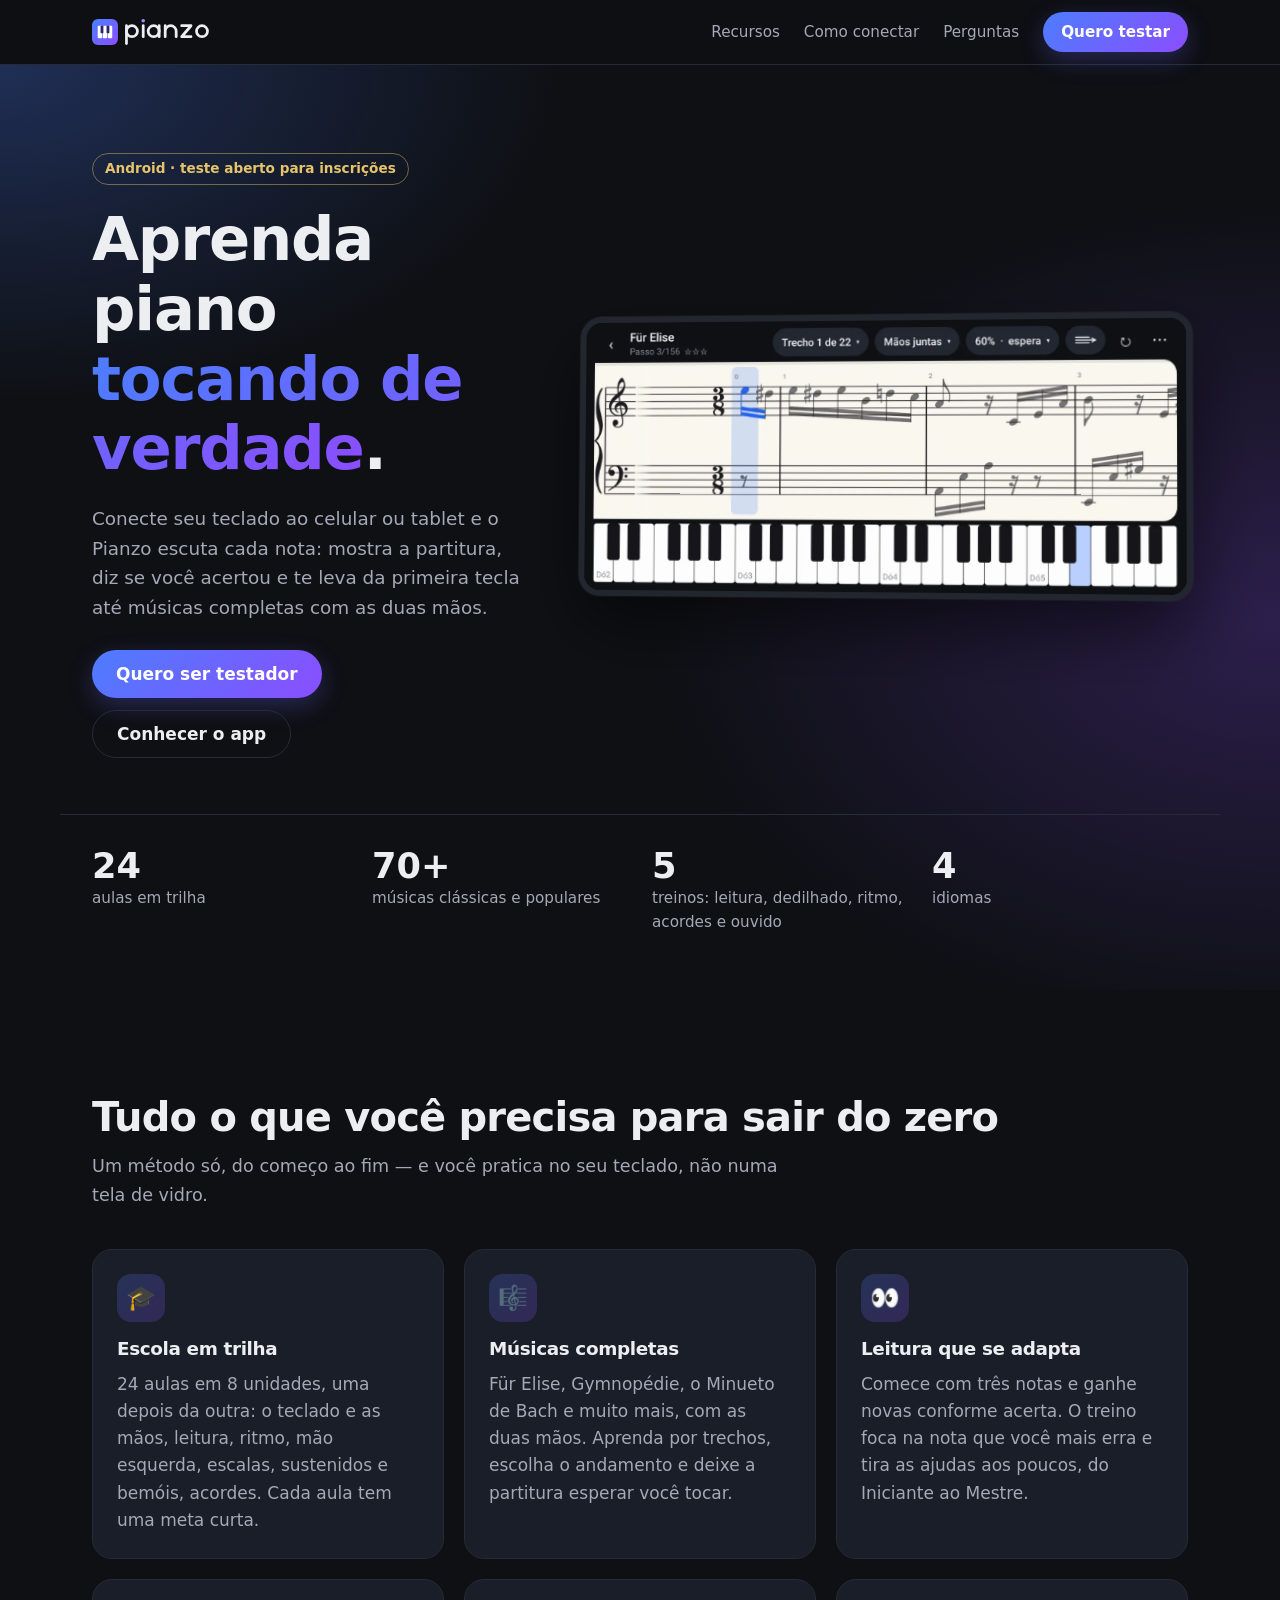
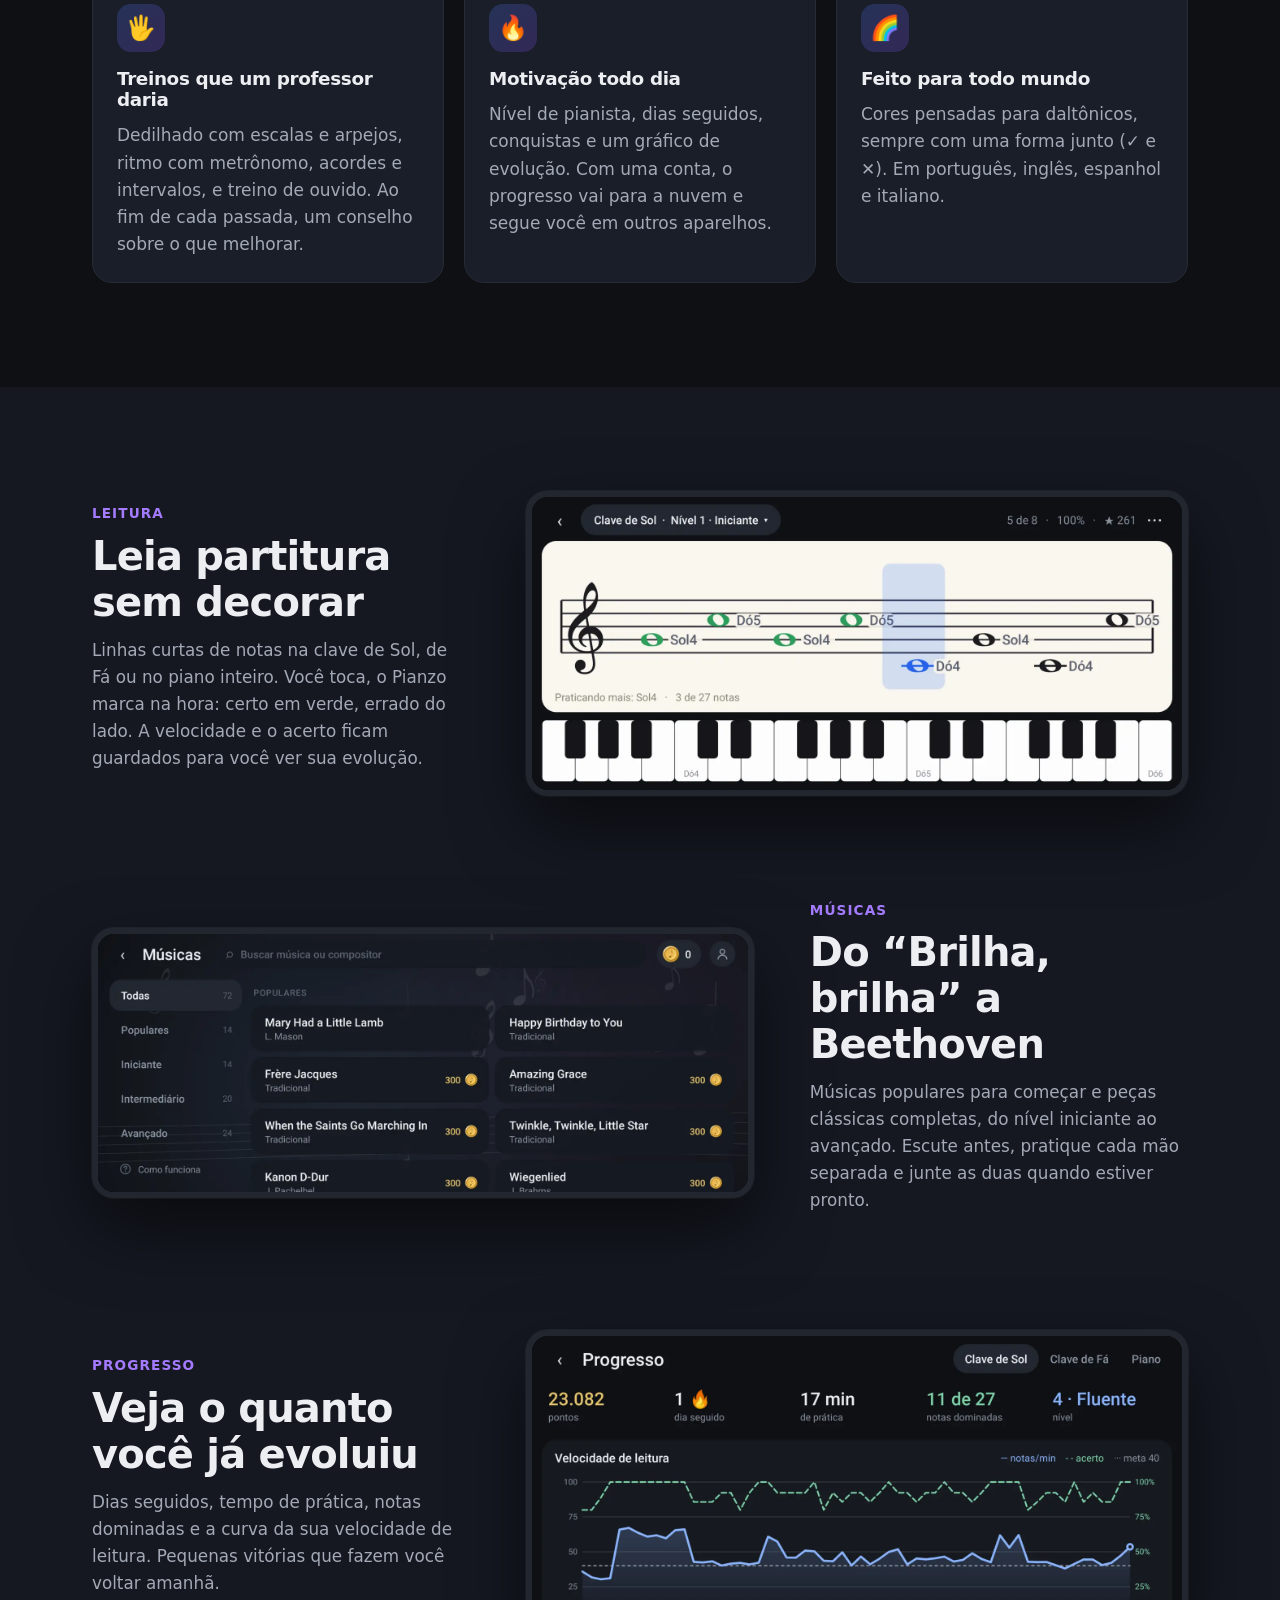
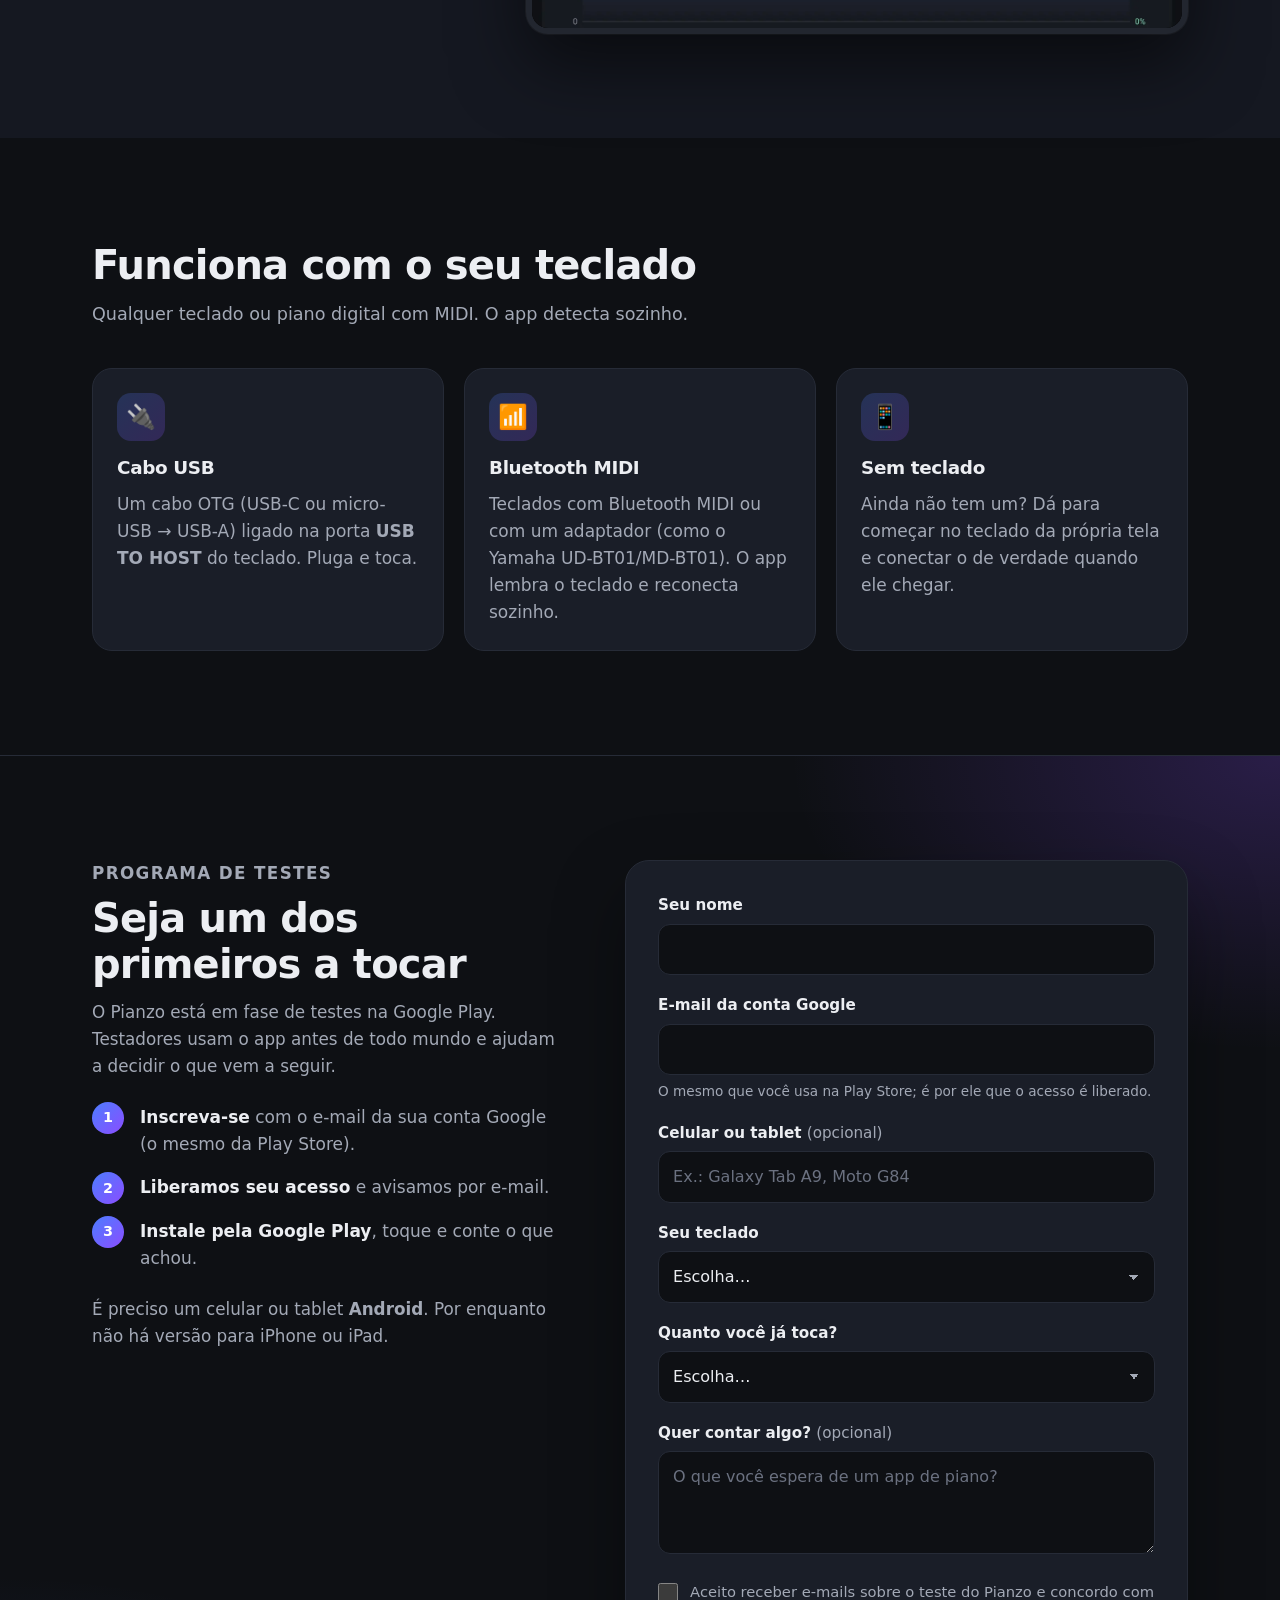
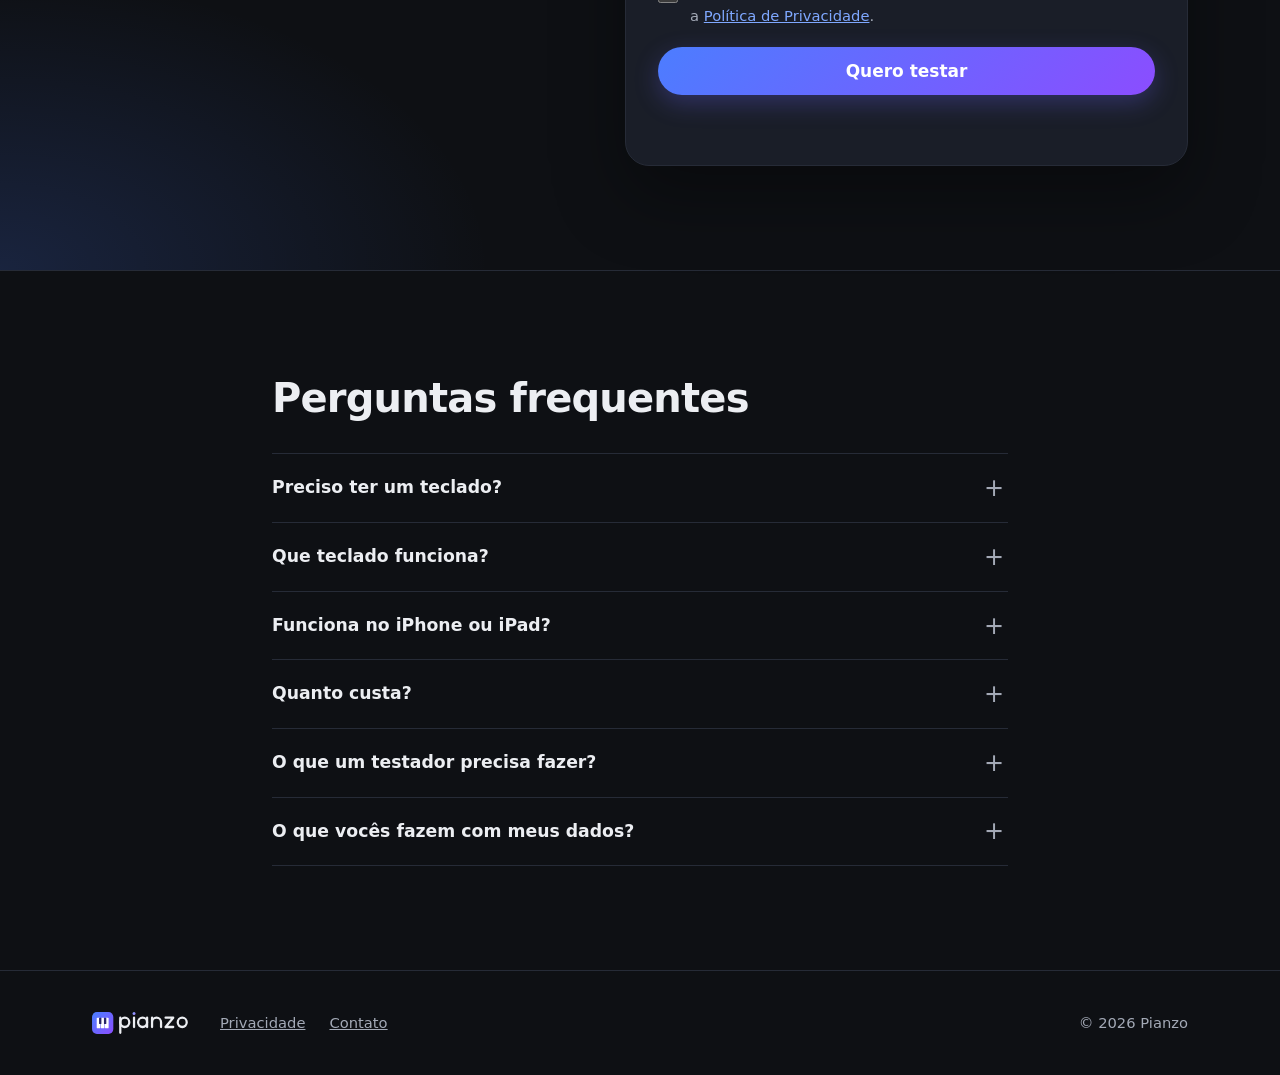
==== index.html @ f32b8152 "Conteúdo de 0c862c86bd129cdce6e60961c4956766062cebaa" ====
<!doctype html>
<html lang="pt-BR">
<head>
<meta charset="utf-8">
<meta name="viewport" content="width=device-width, initial-scale=1">
<title>Pianzo · Aprenda piano tocando no seu teclado</title>
<meta name="description" content="Pianzo é um app para Android que ensina piano com o seu teclado de verdade: aulas em trilha, leitura de partitura, treinos e músicas completas com as duas mãos. Cadastre-se para testar.">
<meta name="theme-color" content="#0E1014">
<link rel="canonical" href="https://pianzo.com.br/">
<link rel="icon" href="recursos/img/favicon.svg" type="image/svg+xml">
<link rel="apple-touch-icon" href="recursos/img/icon-180.png">
<meta property="og:type" content="website">
<meta property="og:locale" content="pt_BR">
<meta property="og:url" content="https://pianzo.com.br/">
<meta property="og:title" content="Pianzo · Aprenda piano tocando no seu teclado">
<meta property="og:description" content="Conecte o teclado ao celular ou tablet e o Pianzo diz, nota a nota, se você acertou. Seja um dos primeiros a testar.">
<meta property="og:image" content="https://pianzo.com.br/recursos/img/og.png">
<meta name="twitter:card" content="summary_large_image">
<link rel="stylesheet" href="recursos/estilo.css">
</head>
<body>

<header class="topo">
  <div class="largura topo-linha">
    <a href="#" class="marca" aria-label="Pianzo, início"><img src="recursos/img/logo-dark.svg" alt="Pianzo" width="128" height="28"></a>
    <nav class="menu" aria-label="Seções">
      <a href="#recursos">Recursos</a>
      <a href="#conectar">Como conectar</a>
      <a href="#perguntas">Perguntas</a>
    </nav>
    <a href="#testar" class="botao botao-pequeno">Quero testar</a>
  </div>
</header>

<main>

<section class="hero">
  <div class="largura hero-grade">
    <div class="hero-texto">
      <p class="selo">Android · teste aberto para inscrições</p>
      <h1>Aprenda piano <span class="degrade">tocando de verdade</span>.</h1>
      <p class="lead">Conecte seu teclado ao celular ou tablet e o Pianzo escuta cada nota: mostra a partitura, diz se
        você acertou e te leva da primeira tecla até músicas completas com as duas mãos.</p>
      <div class="acoes">
        <a href="#testar" class="botao">Quero ser testador</a>
        <a href="#recursos" class="botao botao-fantasma">Conhecer o app</a>
      </div>
    </div>
    <figure class="tela tela-hero">
      <img src="recursos/img/musica_maos_juntas.webp" width="1600" height="720"
           alt="Tela do Pianzo tocando Für Elise com as duas mãos: a partitura em cima, o teclado embaixo e a próxima nota destacada">
    </figure>
  </div>
  <ul class="largura numeros" aria-label="O Pianzo em números">
    <li><strong>24</strong><span>aulas em trilha</span></li>
    <li><strong>70+</strong><span>músicas clássicas e populares</span></li>
    <li><strong>5</strong><span>treinos: leitura, dedilhado, ritmo, acordes e ouvido</span></li>
    <li><strong>4</strong><span>idiomas</span></li>
  </ul>
</section>

<section id="recursos" class="secao">
  <div class="largura">
    <h2>Tudo o que você precisa para sair do zero</h2>
    <p class="sub">Um método só, do começo ao fim — e você pratica no seu teclado, não numa tela de vidro.</p>
    <div class="cartoes">
      <article class="cartao">
        <span class="icone" aria-hidden="true">🎓</span>
        <h3>Escola em trilha</h3>
        <p>24 aulas em 8 unidades, uma depois da outra: o teclado e as mãos, leitura, ritmo, mão esquerda, escalas,
          sustenidos e bemóis, acordes. Cada aula tem uma meta curta.</p>
      </article>
      <article class="cartao">
        <span class="icone" aria-hidden="true">🎼</span>
        <h3>Músicas completas</h3>
        <p>Für Elise, Gymnopédie, o Minueto de Bach e muito mais, com as duas mãos. Aprenda por trechos, escolha o
          andamento e deixe a partitura esperar você tocar.</p>
      </article>
      <article class="cartao">
        <span class="icone" aria-hidden="true">👀</span>
        <h3>Leitura que se adapta</h3>
        <p>Comece com três notas e ganhe novas conforme acerta. O treino foca na nota que você mais erra e tira as
          ajudas aos poucos, do Iniciante ao Mestre.</p>
      </article>
      <article class="cartao">
        <span class="icone" aria-hidden="true">🖐️</span>
        <h3>Treinos que um professor daria</h3>
        <p>Dedilhado com escalas e arpejos, ritmo com metrônomo, acordes e intervalos, e treino de ouvido. Ao fim de
          cada passada, um conselho sobre o que melhorar.</p>
      </article>
      <article class="cartao">
        <span class="icone" aria-hidden="true">🔥</span>
        <h3>Motivação todo dia</h3>
        <p>Nível de pianista, dias seguidos, conquistas e um gráfico de evolução. Com uma conta, o progresso vai para
          a nuvem e segue você em outros aparelhos.</p>
      </article>
      <article class="cartao">
        <span class="icone" aria-hidden="true">🌈</span>
        <h3>Feito para todo mundo</h3>
        <p>Cores pensadas para daltônicos, sempre com uma forma junto (✓ e ✕). Em português, inglês, espanhol e
          italiano.</p>
      </article>
    </div>
  </div>
</section>

<section class="secao vitrine">
  <div class="largura">
    <div class="linha">
      <div class="linha-texto">
        <p class="etiqueta">Leitura</p>
        <h2>Leia partitura sem decorar</h2>
        <p>Linhas curtas de notas na clave de Sol, de Fá ou no piano inteiro. Você toca, o Pianzo marca na hora: certo
          em verde, errado do lado. A velocidade e o acerto ficam guardados para você ver sua evolução.</p>
      </div>
      <figure class="tela"><img src="recursos/img/ler_notas.webp" width="1600" height="720" loading="lazy"
        alt="Treino de leitura na clave de Sol, com as notas Sol4, Dó5 e Dó4 na pauta e o teclado embaixo"></figure>
    </div>
    <div class="linha invertida">
      <div class="linha-texto">
        <p class="etiqueta">Músicas</p>
        <h2>Do “Brilha, brilha” a Beethoven</h2>
        <p>Músicas populares para começar e peças clássicas completas, do nível iniciante ao avançado. Escute antes,
          pratique cada mão separada e junte as duas quando estiver pronto.</p>
      </div>
      <figure class="tela"><img src="recursos/img/musicas.webp" width="1600" height="635" loading="lazy"
        alt="Lista de músicas do Pianzo, separadas em populares, iniciante, intermediário e avançado"></figure>
    </div>
    <div class="linha">
      <div class="linha-texto">
        <p class="etiqueta">Progresso</p>
        <h2>Veja o quanto você já evoluiu</h2>
        <p>Dias seguidos, tempo de prática, notas dominadas e a curva da sua velocidade de leitura. Pequenas vitórias
          que fazem você voltar amanhã.</p>
      </div>
      <figure class="tela"><img src="recursos/img/progresso.webp" width="1600" height="720" loading="lazy"
        alt="Tela de progresso com pontos, dias seguidos, minutos de prática, notas dominadas e um gráfico da velocidade de leitura"></figure>
    </div>
  </div>
</section>

<section id="conectar" class="secao">
  <div class="largura">
    <h2>Funciona com o seu teclado</h2>
    <p class="sub">Qualquer teclado ou piano digital com MIDI. O app detecta sozinho.</p>
    <div class="cartoes tres">
      <article class="cartao">
        <span class="icone" aria-hidden="true">🔌</span>
        <h3>Cabo USB</h3>
        <p>Um cabo OTG (USB-C ou micro-USB → USB-A) ligado na porta <strong>USB TO HOST</strong> do teclado. Pluga e
          toca.</p>
      </article>
      <article class="cartao">
        <span class="icone" aria-hidden="true">📶</span>
        <h3>Bluetooth MIDI</h3>
        <p>Teclados com Bluetooth MIDI ou com um adaptador (como o Yamaha UD-BT01/MD-BT01). O app lembra o teclado e
          reconecta sozinho.</p>
      </article>
      <article class="cartao">
        <span class="icone" aria-hidden="true">📱</span>
        <h3>Sem teclado</h3>
        <p>Ainda não tem um? Dá para começar no teclado da própria tela e conectar o de verdade quando ele chegar.</p>
      </article>
    </div>
  </div>
</section>

<section id="testar" class="secao testar">
  <div class="largura testar-grade">
    <div class="testar-texto">
      <p class="etiqueta">Programa de testes</p>
      <h2>Seja um dos primeiros a tocar</h2>
      <p>O Pianzo está em fase de testes na Google Play. Testadores usam o app antes de todo mundo e ajudam a decidir
        o que vem a seguir.</p>
      <ol class="passos">
        <li><strong>Inscreva-se</strong> com o e-mail da sua conta Google (o mesmo da Play Store).</li>
        <li><strong>Liberamos seu acesso</strong> e avisamos por e-mail.</li>
        <li><strong>Instale pela Google Play</strong>, toque e conte o que achou.</li>
      </ol>
      <p class="nota">É preciso um celular ou tablet <strong>Android</strong>. Por enquanto não há versão para iPhone
        ou iPad.</p>
    </div>

    <form id="form-testador" class="formulario" novalidate>
      <div class="campo">
        <label for="nome">Seu nome</label>
        <input id="nome" name="nome" autocomplete="name" maxlength="80" required>
      </div>
      <div class="campo">
        <label for="email">E-mail da conta Google</label>
        <input id="email" name="email" type="email" autocomplete="email" maxlength="120" required
               aria-describedby="email-ajuda">
        <small id="email-ajuda">O mesmo que você usa na Play Store; é por ele que o acesso é liberado.</small>
      </div>
      <div class="campo">
        <label for="aparelho">Celular ou tablet <span class="opcional">(opcional)</span></label>
        <input id="aparelho" name="aparelho" maxlength="80" placeholder="Ex.: Galaxy Tab A9, Moto G84">
      </div>
      <div class="campo">
        <label for="teclado">Seu teclado</label>
        <select id="teclado" name="teclado" required>
          <option value="" disabled selected>Escolha…</option>
          <option value="usb">Tenho, vou ligar por cabo USB</option>
          <option value="bluetooth">Tenho, com Bluetooth MIDI</option>
          <option value="sem-saber">Tenho, mas não sei como conectar</option>
          <option value="nenhum">Ainda não tenho teclado</option>
        </select>
      </div>
      <div class="campo">
        <label for="nivel">Quanto você já toca?</label>
        <select id="nivel" name="nivel" required>
          <option value="" disabled selected>Escolha…</option>
          <option value="nunca">Nunca toquei</option>
          <option value="iniciante">Sei o básico</option>
          <option value="intermediario">Toco algumas músicas</option>
          <option value="avancado">Toco bem</option>
        </select>
      </div>
      <div class="campo">
        <label for="mensagem">Quer contar algo? <span class="opcional">(opcional)</span></label>
        <textarea id="mensagem" name="mensagem" rows="3" maxlength="600"
                  placeholder="O que você espera de um app de piano?"></textarea>
      </div>
      <!-- campo-armadilha para robôs: pessoas não veem -->
      <div class="armadilha" aria-hidden="true">
        <label for="site">Site</label><input id="site" name="site" tabindex="-1" autocomplete="off">
      </div>
      <label class="aceite">
        <input type="checkbox" id="aceite" name="aceite" required>
        <span>Aceito receber e-mails sobre o teste do Pianzo e concordo com a
          <a href="privacidade/#testadores">Política de Privacidade</a>.</span>
      </label>
      <button type="submit" class="botao botao-cheio">Quero testar</button>
      <p id="form-status" class="status" role="status" aria-live="polite"></p>
    </form>

    <div id="form-pronto" class="formulario pronto" hidden tabindex="-1">
      <span class="icone grande" aria-hidden="true">🎹</span>
      <h3>Inscrição feita!</h3>
      <p>Obrigado, <span id="pronto-nome"></span>. Assim que liberarmos o <strong id="pronto-email"></strong>, você
        recebe um e-mail com o convite.</p>
      <p class="nota">Depois de liberado, o convite também fica em
        <a href="https://play.google.com/apps/testing/com.pianzo.app">play.google.com/apps/testing/com.pianzo.app</a>
        — abra com a mesma conta Google.</p>
    </div>
  </div>
</section>

<section id="perguntas" class="secao">
  <div class="largura estreita">
    <h2>Perguntas frequentes</h2>
    <details>
      <summary>Preciso ter um teclado?</summary>
      <p>Não para começar: dá para tocar no teclado da tela. Mas o Pianzo foi feito para o teclado de verdade, e é
        nele que você aprende a tocar.</p>
    </details>
    <details>
      <summary>Que teclado funciona?</summary>
      <p>Qualquer teclado ou piano digital com saída MIDI por USB (porta “USB TO HOST”) ou Bluetooth MIDI — Yamaha,
        Casio, Roland, Korg e outros. Pelo cabo você precisa de um adaptador OTG para o celular.</p>
    </details>
    <details>
      <summary>Funciona no iPhone ou iPad?</summary>
      <p>Ainda não. O Pianzo é para Android (celular ou tablet). Um tablet deixa a partitura maior e é o jeito mais
        confortável de usar.</p>
    </details>
    <details>
      <summary>Quanto custa?</summary>
      <p>Dá para usar de graça: a Escola, os treinos e as músicas que você libera com as moedas ganhas praticando. O plano Premium, opcional, libera todas as
        músicas, a leitura sem limite e o Progresso completo.</p>
    </details>
    <details>
      <summary>O que um testador precisa fazer?</summary>
      <p>Só usar o app como usaria normalmente e, se puder, contar o que achou — o que ficou confuso, o que deu
        errado, o que faltou. Para responder, basta o e-mail do convite.</p>
    </details>
    <details>
      <summary>O que vocês fazem com meus dados?</summary>
      <p>O nome e o e-mail da inscrição servem só para liberar o teste e falar com você sobre ele. Sem anúncios, sem
        rastreamento, sem venda de dados. Detalhes na <a href="privacidade/">Política de Privacidade</a>.</p>
    </details>
  </div>
</section>

</main>

<footer class="rodape">
  <div class="largura rodape-linha">
    <img src="recursos/img/logo-dark.svg" alt="Pianzo" width="96" height="21">
    <nav aria-label="Rodapé">
      <a href="privacidade/">Privacidade</a>
      <a href="mailto:gdbperes@gmail.com">Contato</a>
    </nav>
    <p>© 2026 Pianzo</p>
  </div>
</footer>

<script src="recursos/testadores.js" defer></script>
</body>
</html>
---- recursos/estilo.css ----
/* Site do Pianzo: as cores da marca (README → Identidade visual). */
:root {
  --fundo: #0E1014;
  --fundo-2: #151821;
  --cartao: #1A1E28;
  --linha: #262B37;
  --texto: #ECEEF2;
  --suave: #A3A9B6;
  --azul: #4C7DFF;
  --violeta: #8B4DFF;
  --azul-claro: #7FA8FF;
  --violeta-claro: #A47BFF;
  --ouro: #E5C46B;
  --verde: #3DDC97;
  --erro: #FFB454;
  --degrade: linear-gradient(135deg, var(--azul), var(--violeta));
  --raio: 20px;
  color-scheme: dark;
}

* { box-sizing: border-box; }
html { scroll-behavior: smooth; scroll-padding-top: 80px; }
@media (prefers-reduced-motion: reduce) { html { scroll-behavior: auto; } }
body {
  margin: 0;
  background: var(--fundo);
  color: var(--texto);
  font: 17px/1.6 system-ui, -apple-system, "Segoe UI", Roboto, "Helvetica Neue", sans-serif;
  -webkit-font-smoothing: antialiased;
}
img { max-width: 100%; height: auto; display: block; }
a { color: var(--azul-claro); }
h1, h2, h3 { line-height: 1.15; letter-spacing: -0.02em; margin: 0 0 12px; }
h2 { font-size: clamp(1.7rem, 3.6vw, 2.5rem); }
h3 { font-size: 1.15rem; }
p { margin: 0 0 12px; }

.largura { width: 100%; max-width: 1160px; margin: 0 auto; padding: 0 16px; }
@media (min-width: 720px) { .largura { padding: 0 32px; } }
.estreita { max-width: 800px; }
.degrade { background: var(--degrade); -webkit-background-clip: text; background-clip: text; color: transparent; }

/* topo */
.topo {
  position: sticky; top: 0; z-index: 10;
  background: rgba(14, 16, 20, 0.82);
  backdrop-filter: blur(12px); -webkit-backdrop-filter: blur(12px);
  border-bottom: 1px solid var(--linha);
}
.topo-linha { display: flex; align-items: center; gap: 24px; height: 64px; }
.marca img { height: 26px; width: auto; }
.menu { display: none; gap: 24px; margin-left: auto; }
.menu a { color: var(--suave); text-decoration: none; font-size: 0.95rem; }
.menu a:hover { color: var(--texto); }
.topo .botao { margin-left: auto; }
@media (min-width: 820px) {
  .menu { display: flex; }
  .topo .botao { margin-left: 0; }
}

/* botões */
.botao {
  display: inline-flex; align-items: center; justify-content: center;
  min-height: 48px; padding: 0 24px; border-radius: 999px; border: 0;
  background: var(--degrade); color: #fff; font: inherit; font-weight: 600;
  text-decoration: none; cursor: pointer;
  box-shadow: 0 8px 24px rgba(108, 100, 255, 0.28);
  transition: transform .15s ease, box-shadow .15s ease, opacity .15s ease;
}
.botao:hover { transform: translateY(-1px); box-shadow: 0 12px 30px rgba(108, 100, 255, 0.38); }
.botao:focus-visible, a:focus-visible, input:focus-visible, select:focus-visible, textarea:focus-visible, summary:focus-visible {
  outline: 3px solid var(--azul-claro); outline-offset: 2px;
}
.botao[disabled] { opacity: .6; cursor: wait; transform: none; }
.botao-pequeno { min-height: 40px; padding: 0 18px; font-size: 0.95rem; }
.botao-fantasma { background: transparent; border: 1px solid var(--linha); box-shadow: none; color: var(--texto); }
.botao-fantasma:hover { border-color: var(--suave); box-shadow: none; }
.botao-cheio { width: 100%; }

/* hero */
.hero {
  position: relative; overflow: hidden; padding: 56px 0 32px;
  background:
    radial-gradient(800px 480px at 0% 0%, rgba(76, 125, 255, 0.28), transparent 70%),
    radial-gradient(900px 600px at 100% 60%, rgba(139, 77, 255, 0.24), transparent 70%);
}
.hero-grade { display: grid; gap: 40px; align-items: center; }
@media (min-width: 960px) {
  .hero { padding: 88px 0 48px; }
  .hero-grade { grid-template-columns: 5fr 7fr; }
}
.hero h1 { font-size: clamp(2.3rem, 5.6vw, 3.8rem); margin-bottom: 20px; }
.lead { font-size: 1.15rem; color: var(--suave); max-width: 34em; }
.selo {
  display: inline-block; padding: 4px 12px; margin-bottom: 20px; border-radius: 999px;
  border: 1px solid rgba(229, 196, 107, 0.45); color: var(--ouro); font-size: 0.85rem; font-weight: 600;
}
.acoes { display: flex; flex-wrap: wrap; gap: 12px; margin-top: 28px; }

.tela {
  margin: 0; border-radius: 22px; overflow: hidden; background: #000;
  border: 6px solid #22262f;
  box-shadow: 0 30px 70px rgba(0, 0, 0, 0.55), 0 0 0 1px rgba(255, 255, 255, 0.06);
}
.tela-hero { transform: perspective(1600px) rotateY(-6deg) rotateX(2deg); }
@media (max-width: 959px) { .tela-hero { transform: none; } }

.numeros {
  list-style: none; margin-top: 56px; padding-top: 32px; padding-bottom: 8px;
  display: grid; grid-template-columns: repeat(2, 1fr); gap: 24px;
  border-top: 1px solid var(--linha);
}
@media (min-width: 820px) { .numeros { grid-template-columns: repeat(4, 1fr); } }
.numeros li { display: flex; flex-direction: column; }
.numeros strong { font-size: 2.2rem; line-height: 1.1; }
.numeros span { color: var(--suave); font-size: 0.95rem; }

/* seções */
.secao { padding: 72px 0; }
@media (min-width: 960px) { .secao { padding: 104px 0; } }
.sub { color: var(--suave); font-size: 1.1rem; max-width: 40em; margin-bottom: 40px; }
.etiqueta {
  color: var(--violeta-claro); font-weight: 700; font-size: 0.85rem;
  text-transform: uppercase; letter-spacing: 0.08em; margin-bottom: 8px;
}

.cartoes { display: grid; gap: 16px; }
@media (min-width: 640px) { .cartoes { grid-template-columns: repeat(2, 1fr); } }
@media (min-width: 960px) { .cartoes { grid-template-columns: repeat(3, 1fr); gap: 20px; } }
.cartao {
  background: var(--cartao); border: 1px solid var(--linha); border-radius: var(--raio); padding: 24px;
}
.cartao p { color: var(--suave); margin: 0; }
.icone {
  display: inline-grid; place-items: center; width: 48px; height: 48px; margin-bottom: 16px;
  border-radius: 14px; font-size: 1.5rem;
  background: linear-gradient(135deg, rgba(76, 125, 255, 0.22), rgba(139, 77, 255, 0.22));
}
.icone.grande { width: 72px; height: 72px; font-size: 2.2rem; border-radius: 20px; }

/* vitrine */
.vitrine { background: var(--fundo-2); }
.linha { display: grid; gap: 28px; align-items: center; }
.linha + .linha { margin-top: 72px; }
.linha-texto p:not(.etiqueta) { color: var(--suave); font-size: 1.05rem; }
@media (min-width: 960px) {
  .linha { grid-template-columns: 4fr 7fr; gap: 56px; }
  .linha.invertida { grid-template-columns: 7fr 4fr; }
  .linha.invertida .linha-texto { order: 2; }
  .linha + .linha { margin-top: 104px; }
}

/* testadores */
.testar {
  background:
    radial-gradient(700px 420px at 100% 0%, rgba(139, 77, 255, 0.22), transparent 70%),
    radial-gradient(700px 420px at 0% 100%, rgba(76, 125, 255, 0.18), transparent 70%);
  border-top: 1px solid var(--linha); border-bottom: 1px solid var(--linha);
}
.testar-grade { display: grid; gap: 40px; align-items: start; }
@media (min-width: 960px) { .testar-grade { grid-template-columns: 5fr 6fr; gap: 64px; } }
.testar-texto > p { color: var(--suave); font-size: 1.05rem; }
.passos { padding: 0; margin: 24px 0; list-style: none; counter-reset: passo; }
.passos li { counter-increment: passo; position: relative; padding-left: 48px; margin-bottom: 16px; color: var(--suave); }
.passos li strong { color: var(--texto); }
.passos li::before {
  content: counter(passo); position: absolute; left: 0; top: -2px;
  width: 32px; height: 32px; border-radius: 50%; display: grid; place-items: center;
  background: var(--degrade); color: #fff; font-weight: 700; font-size: 0.9rem;
}
.nota { color: var(--suave); font-size: 0.95rem; }

.formulario {
  background: var(--cartao); border: 1px solid var(--linha); border-radius: 24px;
  padding: 24px; box-shadow: 0 30px 70px rgba(0, 0, 0, 0.35);
}
@media (min-width: 720px) { .formulario { padding: 32px; } }
.campo { margin-bottom: 18px; }
.campo label { display: block; font-weight: 600; margin-bottom: 6px; font-size: 0.95rem; }
.campo small { display: block; color: var(--suave); font-size: 0.85rem; margin-top: 6px; }
.opcional { color: var(--suave); font-weight: 400; }
input, select, textarea {
  width: 100%; font: inherit; font-size: 1rem; color: var(--texto);
  background: var(--fundo); border: 1px solid var(--linha); border-radius: 12px;
  padding: 12px 14px; min-height: 48px;
}
textarea { resize: vertical; min-height: 96px; }
select { appearance: none; -webkit-appearance: none; padding-right: 40px;
  background-image: linear-gradient(45deg, transparent 50%, var(--suave) 50%), linear-gradient(135deg, var(--suave) 50%, transparent 50%);
  background-position: calc(100% - 20px) 50%, calc(100% - 15px) 50%; background-size: 5px 5px; background-repeat: no-repeat; }
input::placeholder, textarea::placeholder { color: #6B7180; }
[aria-invalid="true"] { border-color: var(--erro); }
.aceite { display: flex; gap: 12px; align-items: flex-start; margin: 4px 0 20px; color: var(--suave); font-size: 0.92rem; }
.aceite input { width: 20px; height: 20px; min-height: 0; margin: 3px 0 0; flex: none; accent-color: var(--azul); }
.armadilha { position: absolute; left: -10000px; width: 1px; height: 1px; overflow: hidden; }
.status { margin: 14px 0 0; min-height: 1.6em; font-size: 0.95rem; }
.status.erro { color: var(--erro); }
.pronto { text-align: center; }
.pronto p { color: var(--suave); }
.pronto strong { color: var(--texto); word-break: break-all; }

/* perguntas */
details { border-bottom: 1px solid var(--linha); }
details:first-of-type { border-top: 1px solid var(--linha); margin-top: 32px; }
summary {
  cursor: pointer; list-style: none; padding: 20px 40px 20px 0; position: relative;
  font-weight: 600; font-size: 1.08rem;
}
summary::-webkit-details-marker { display: none; }
summary::after {
  content: "+"; position: absolute; right: 4px; top: 50%; transform: translateY(-50%);
  font-size: 1.5rem; font-weight: 400; color: var(--suave);
}
details[open] summary::after { content: "–"; }
details p { color: var(--suave); padding-bottom: 20px; margin: 0; }

/* rodapé */
.rodape { padding: 40px 0; border-top: 1px solid var(--linha); color: var(--suave); font-size: 0.92rem; }
.rodape-linha { display: flex; flex-wrap: wrap; gap: 16px 32px; align-items: center; }
.rodape nav { display: flex; gap: 24px; }
.rodape a { color: var(--suave); }
.rodape p { margin: 0; margin-left: auto; }
@media (max-width: 559px) { .rodape p { margin-left: 0; width: 100%; } }
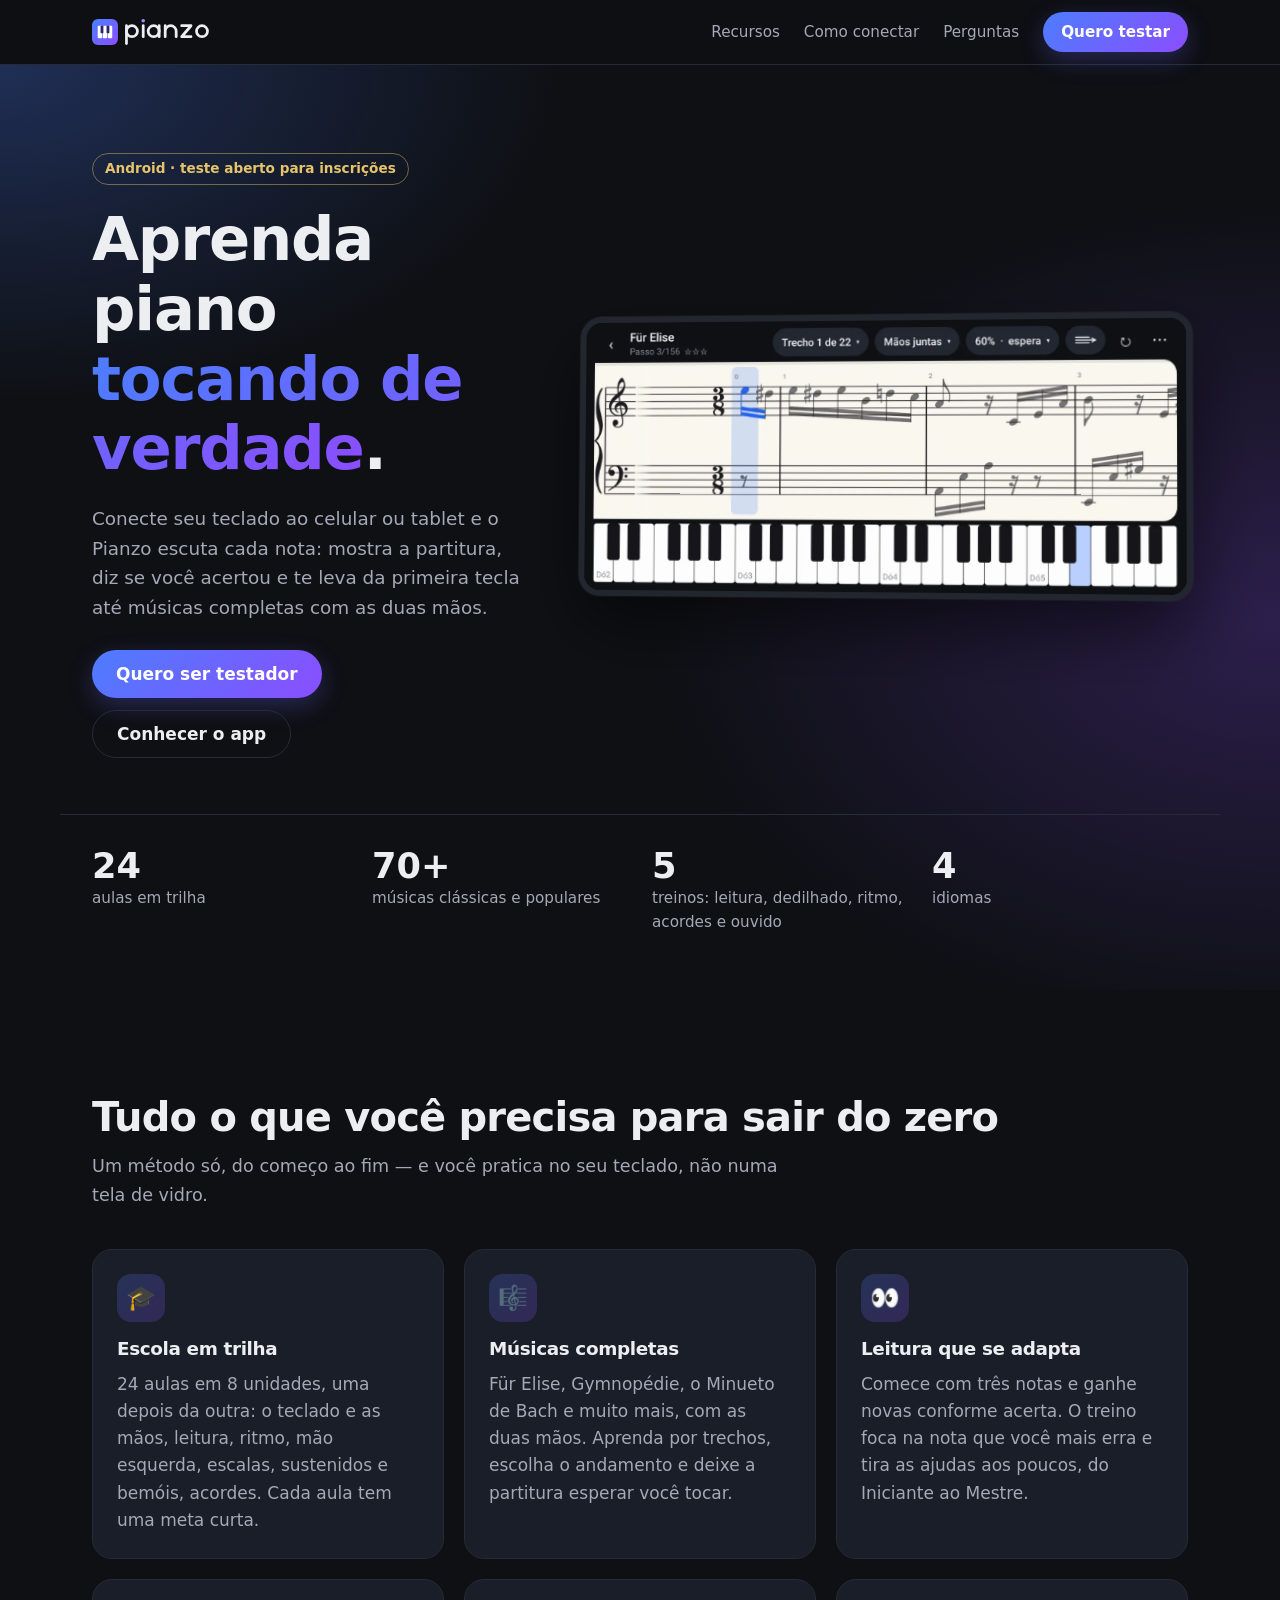
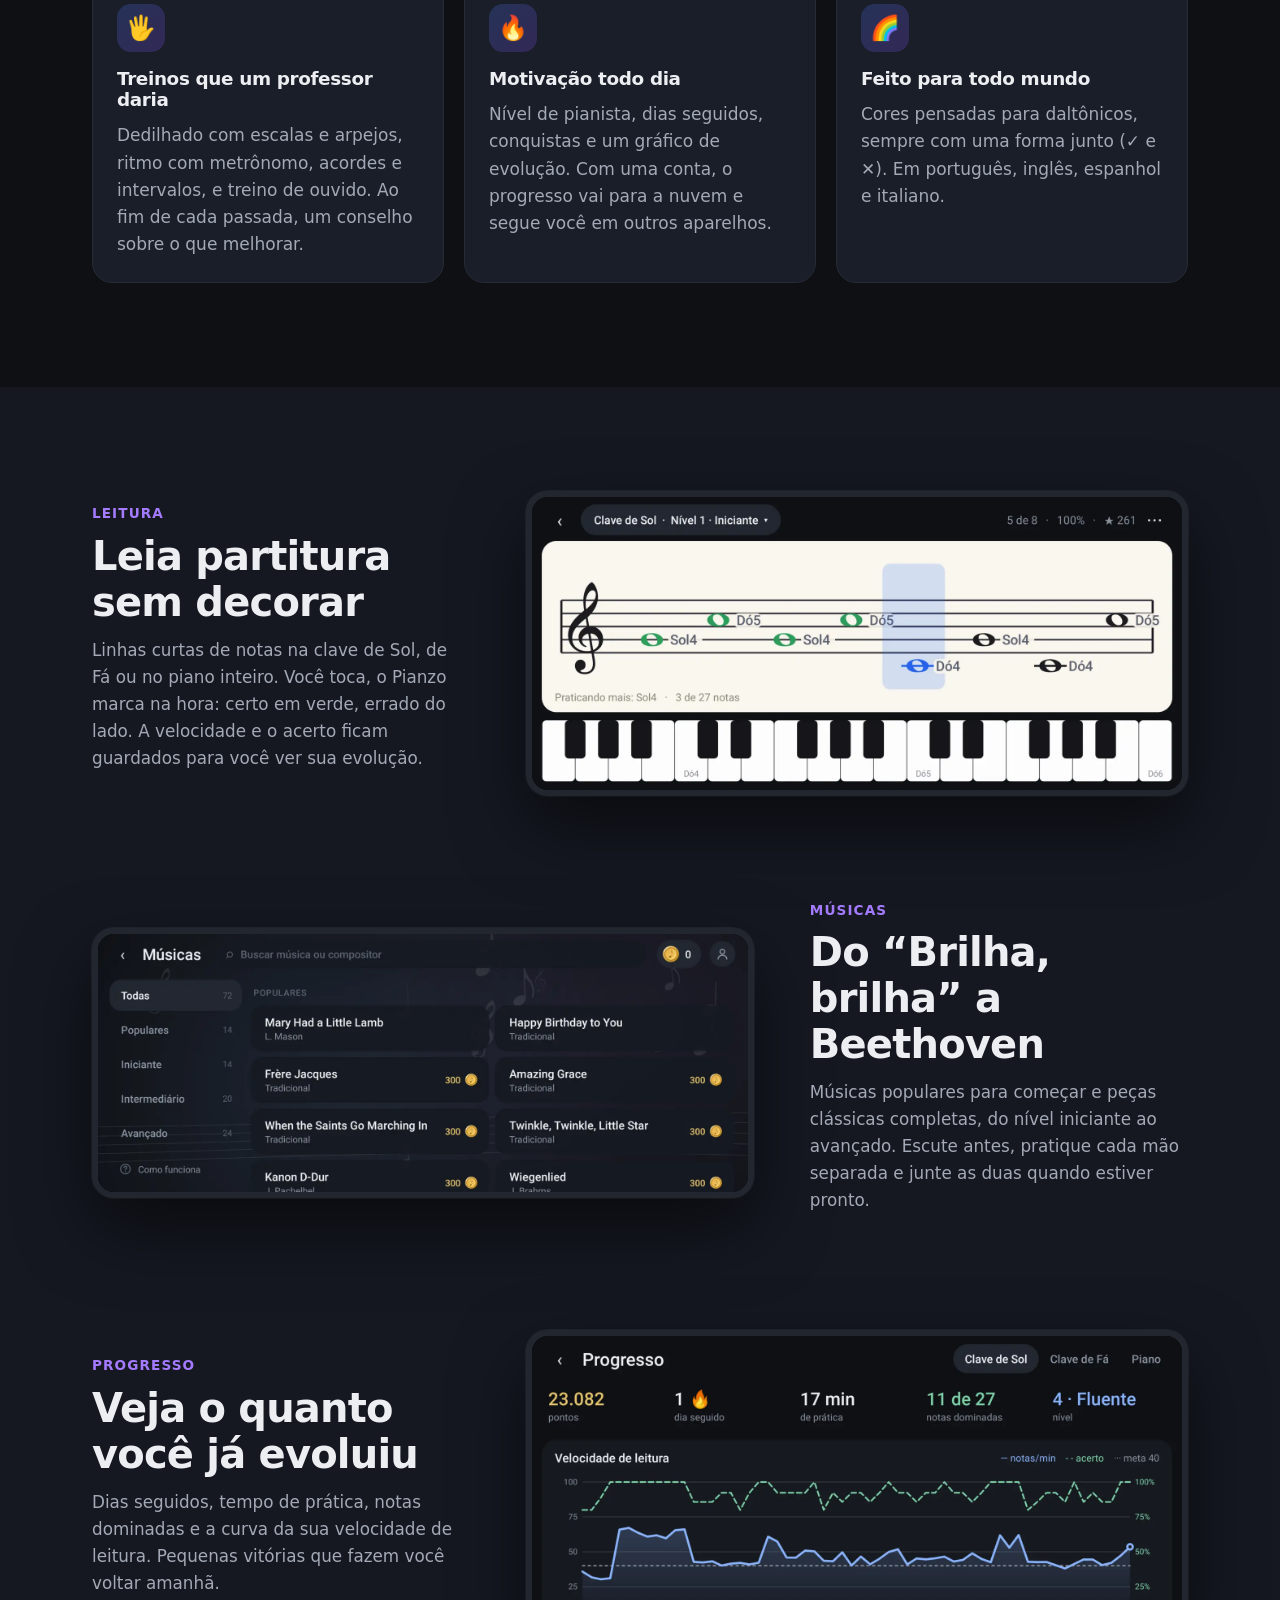
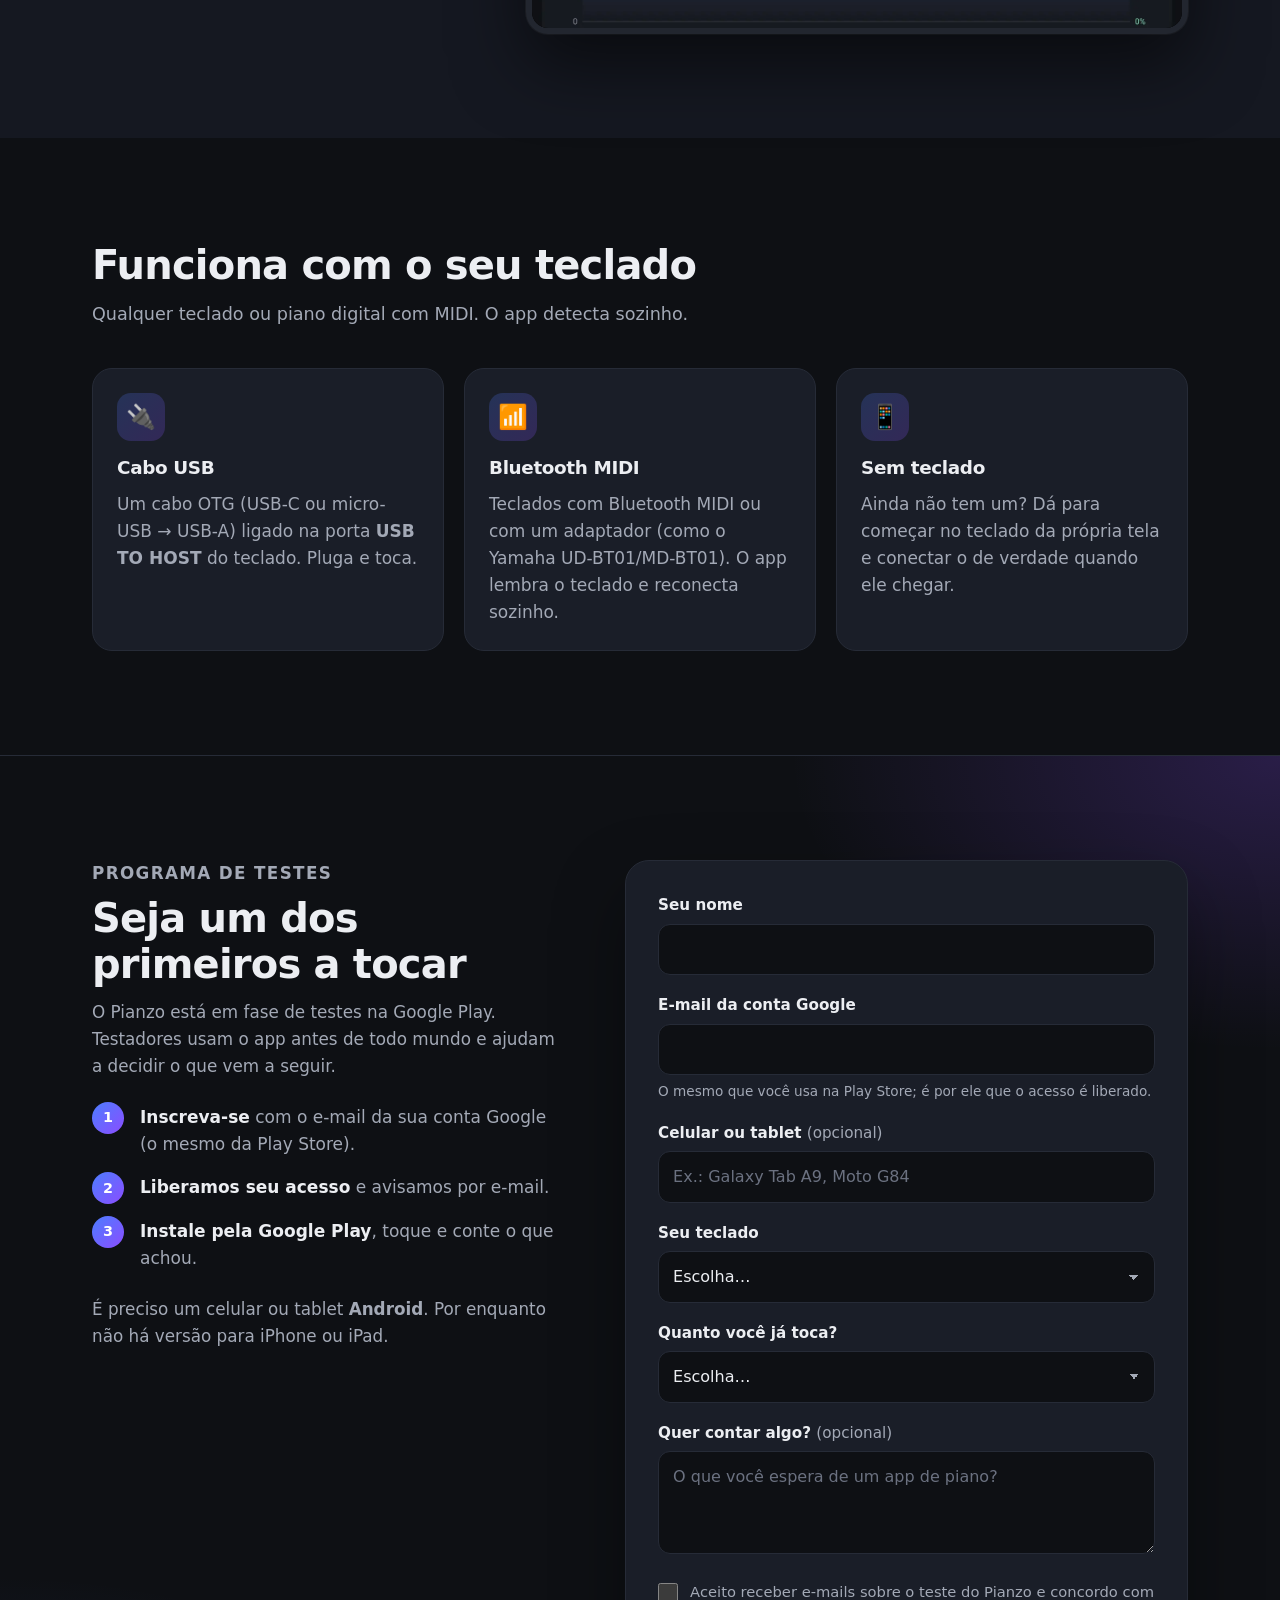
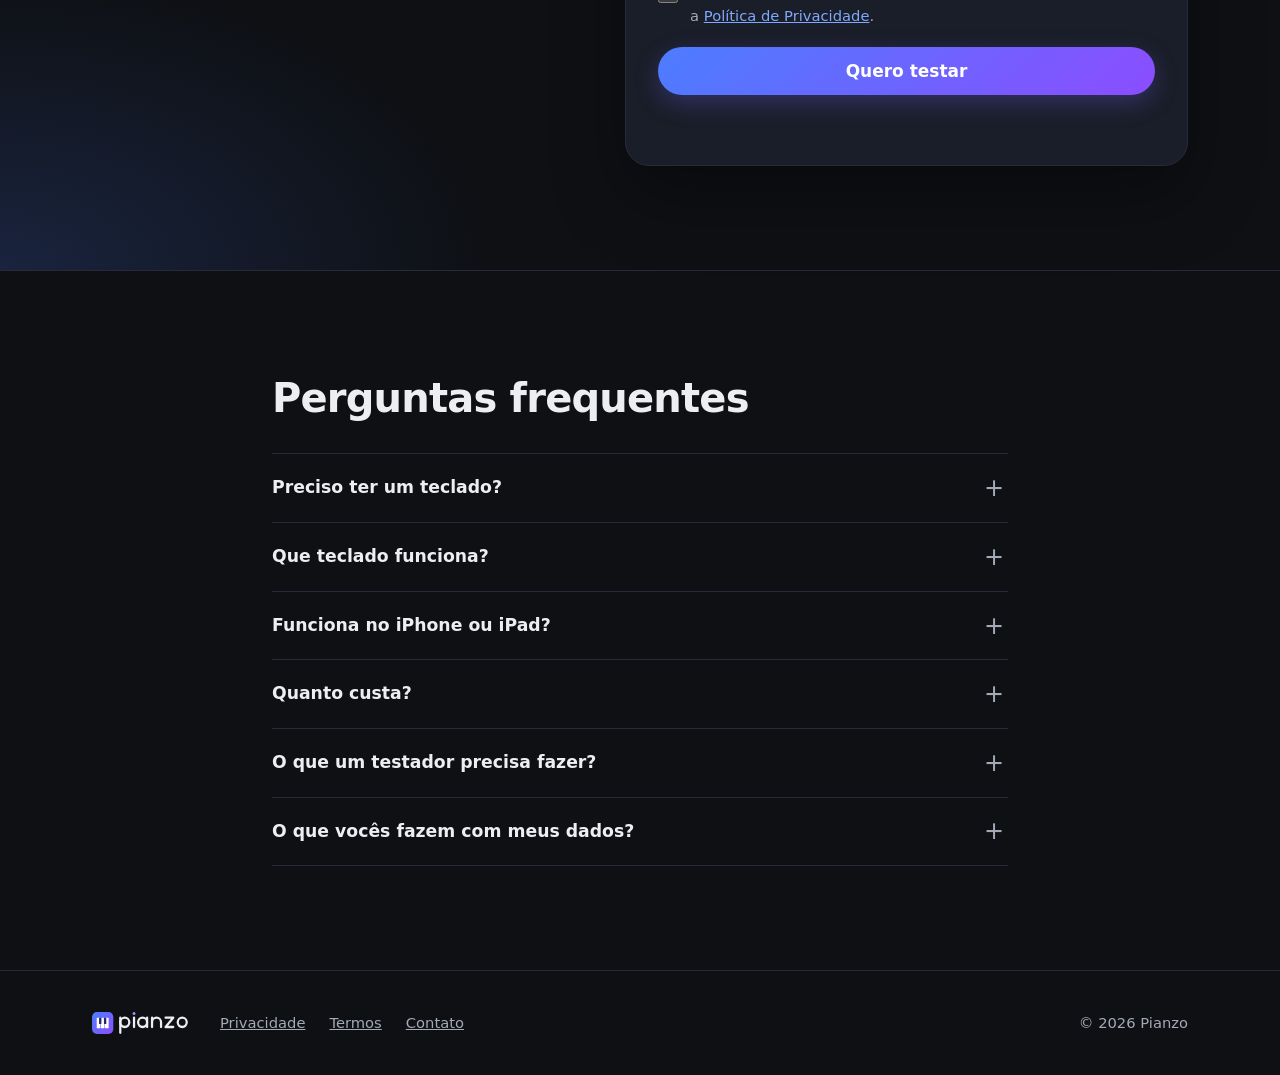
==== commit 9f07078e: "Conteúdo de 7116e16e882fe3de84476976880549c4ae3eac7e" ====
--- a/index.html
+++ b/index.html
@@ -289,6 +289,7 @@
     <img src="recursos/img/logo-dark.svg" alt="Pianzo" width="96" height="21">
     <nav aria-label="Rodapé">
       <a href="privacidade/">Privacidade</a>
+      <a href="termos/">Termos</a>
       <a href="mailto:gdbperes@gmail.com">Contato</a>
     </nav>
     <p>© 2026 Pianzo</p>
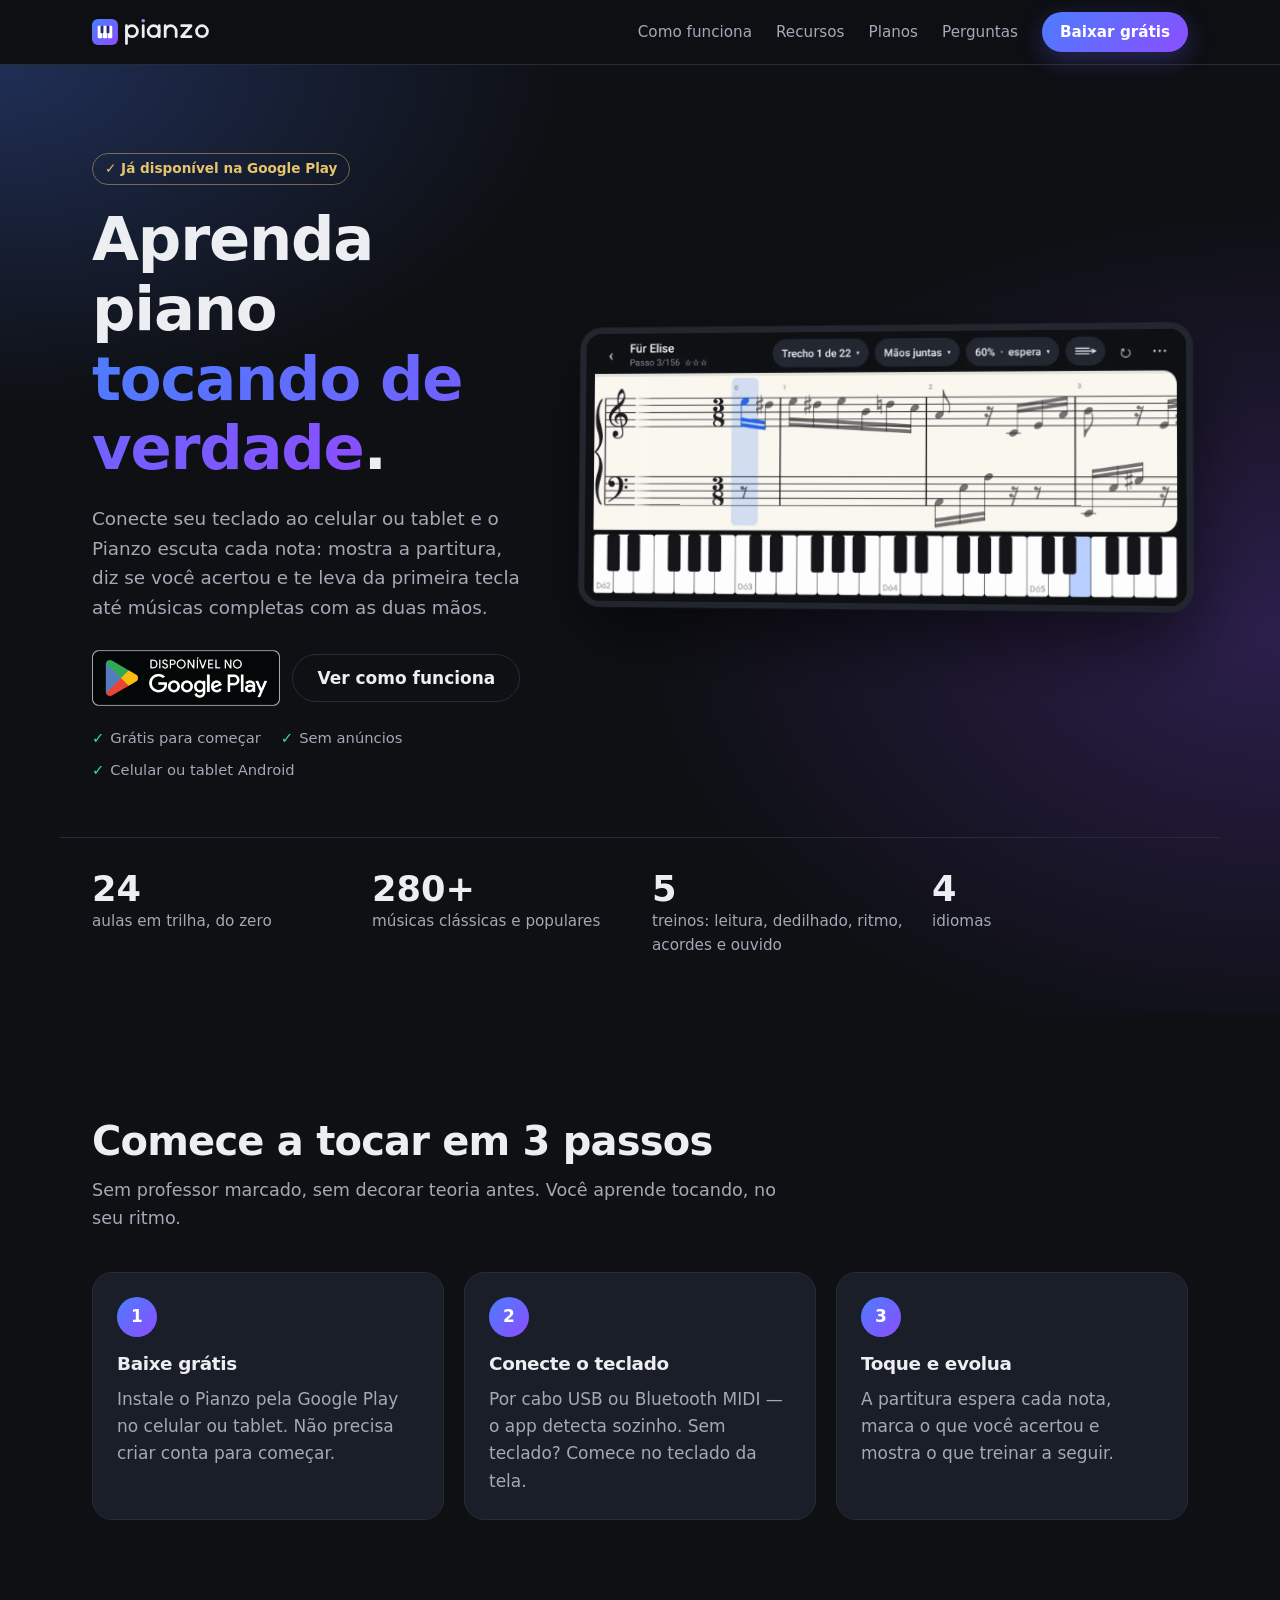
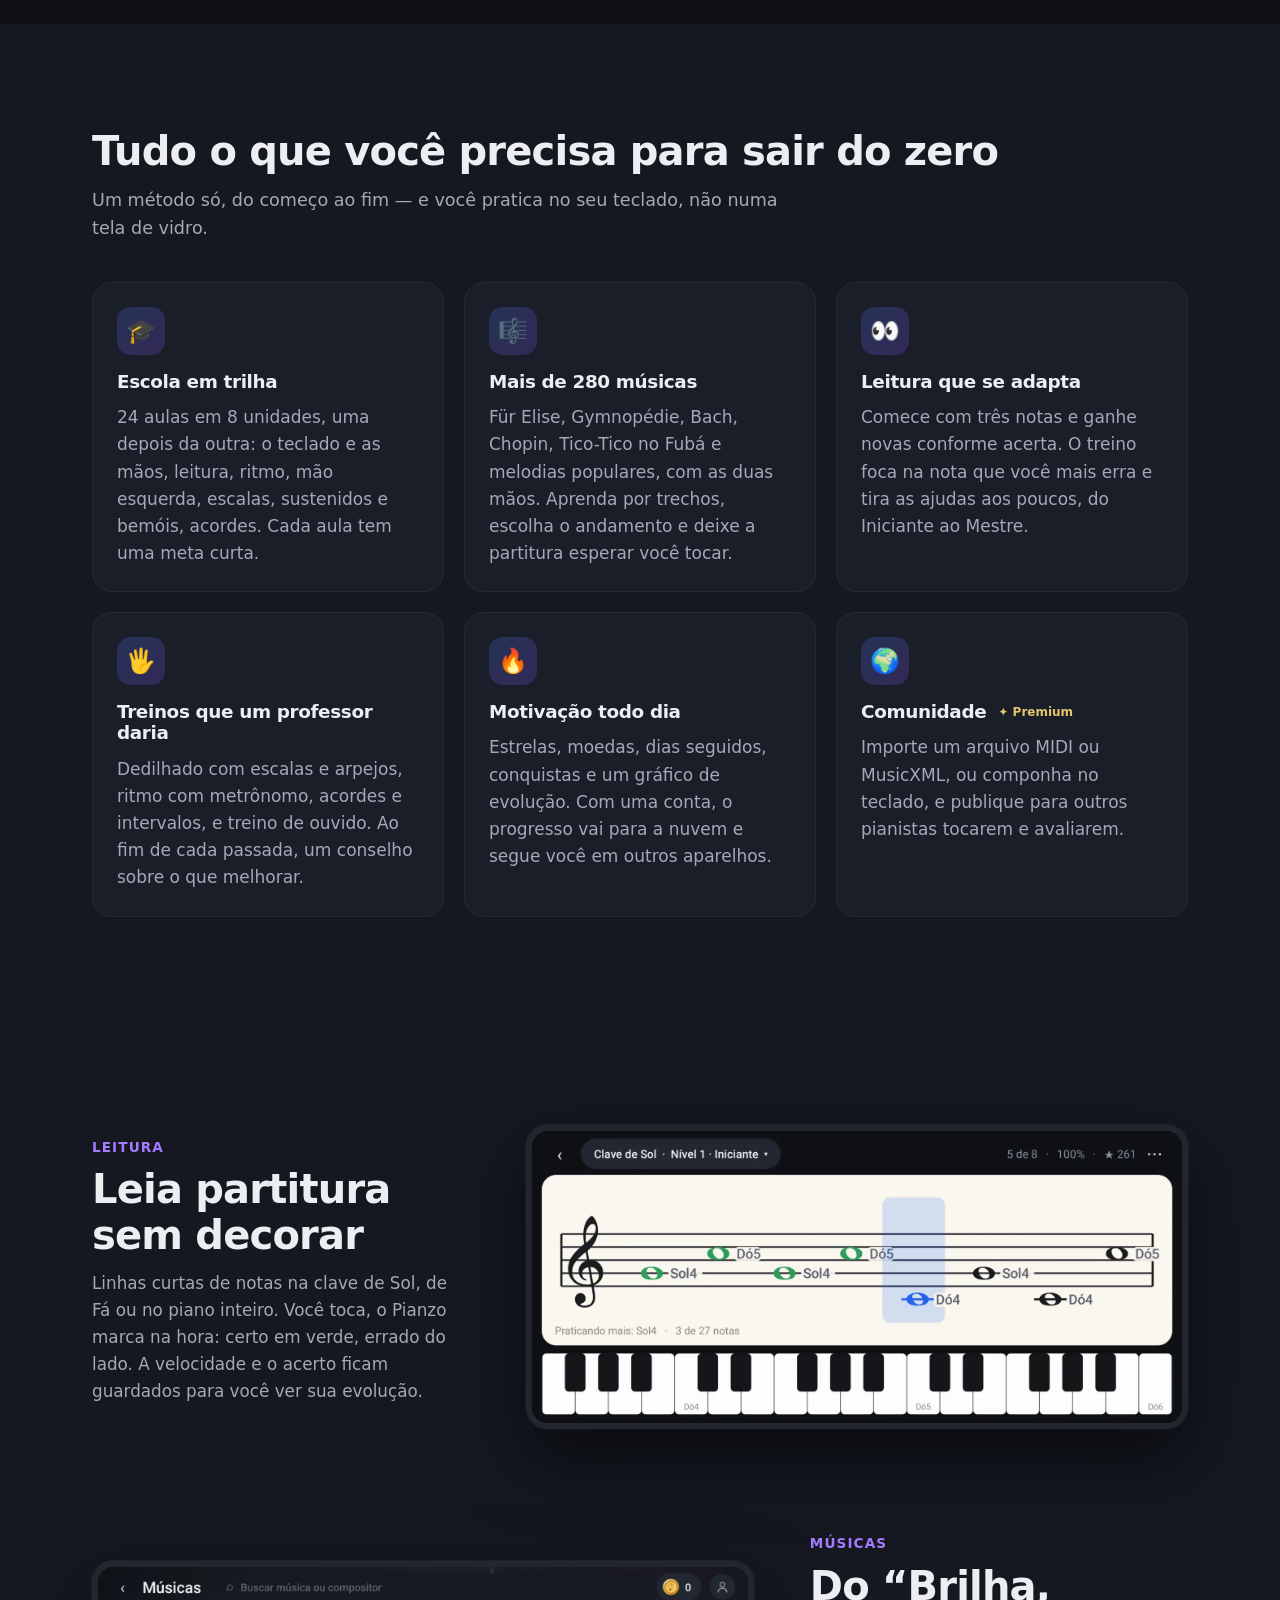
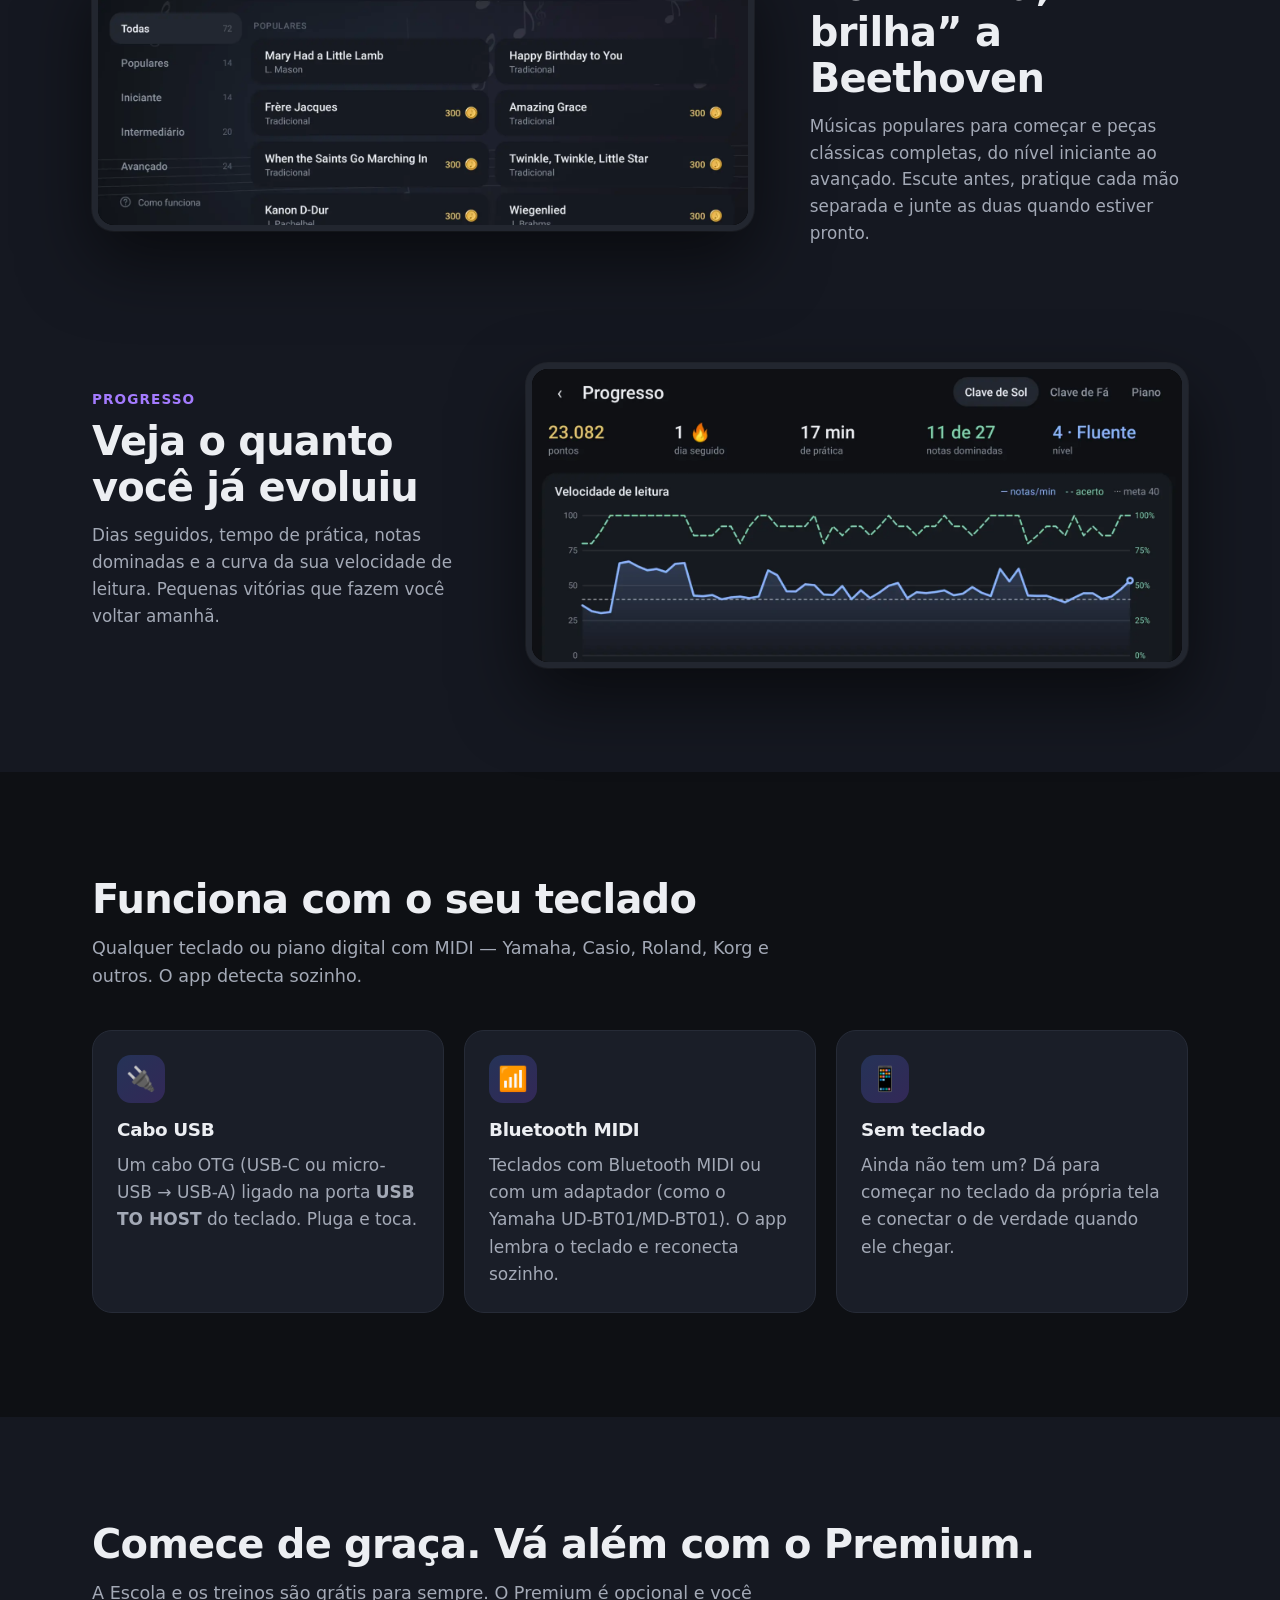
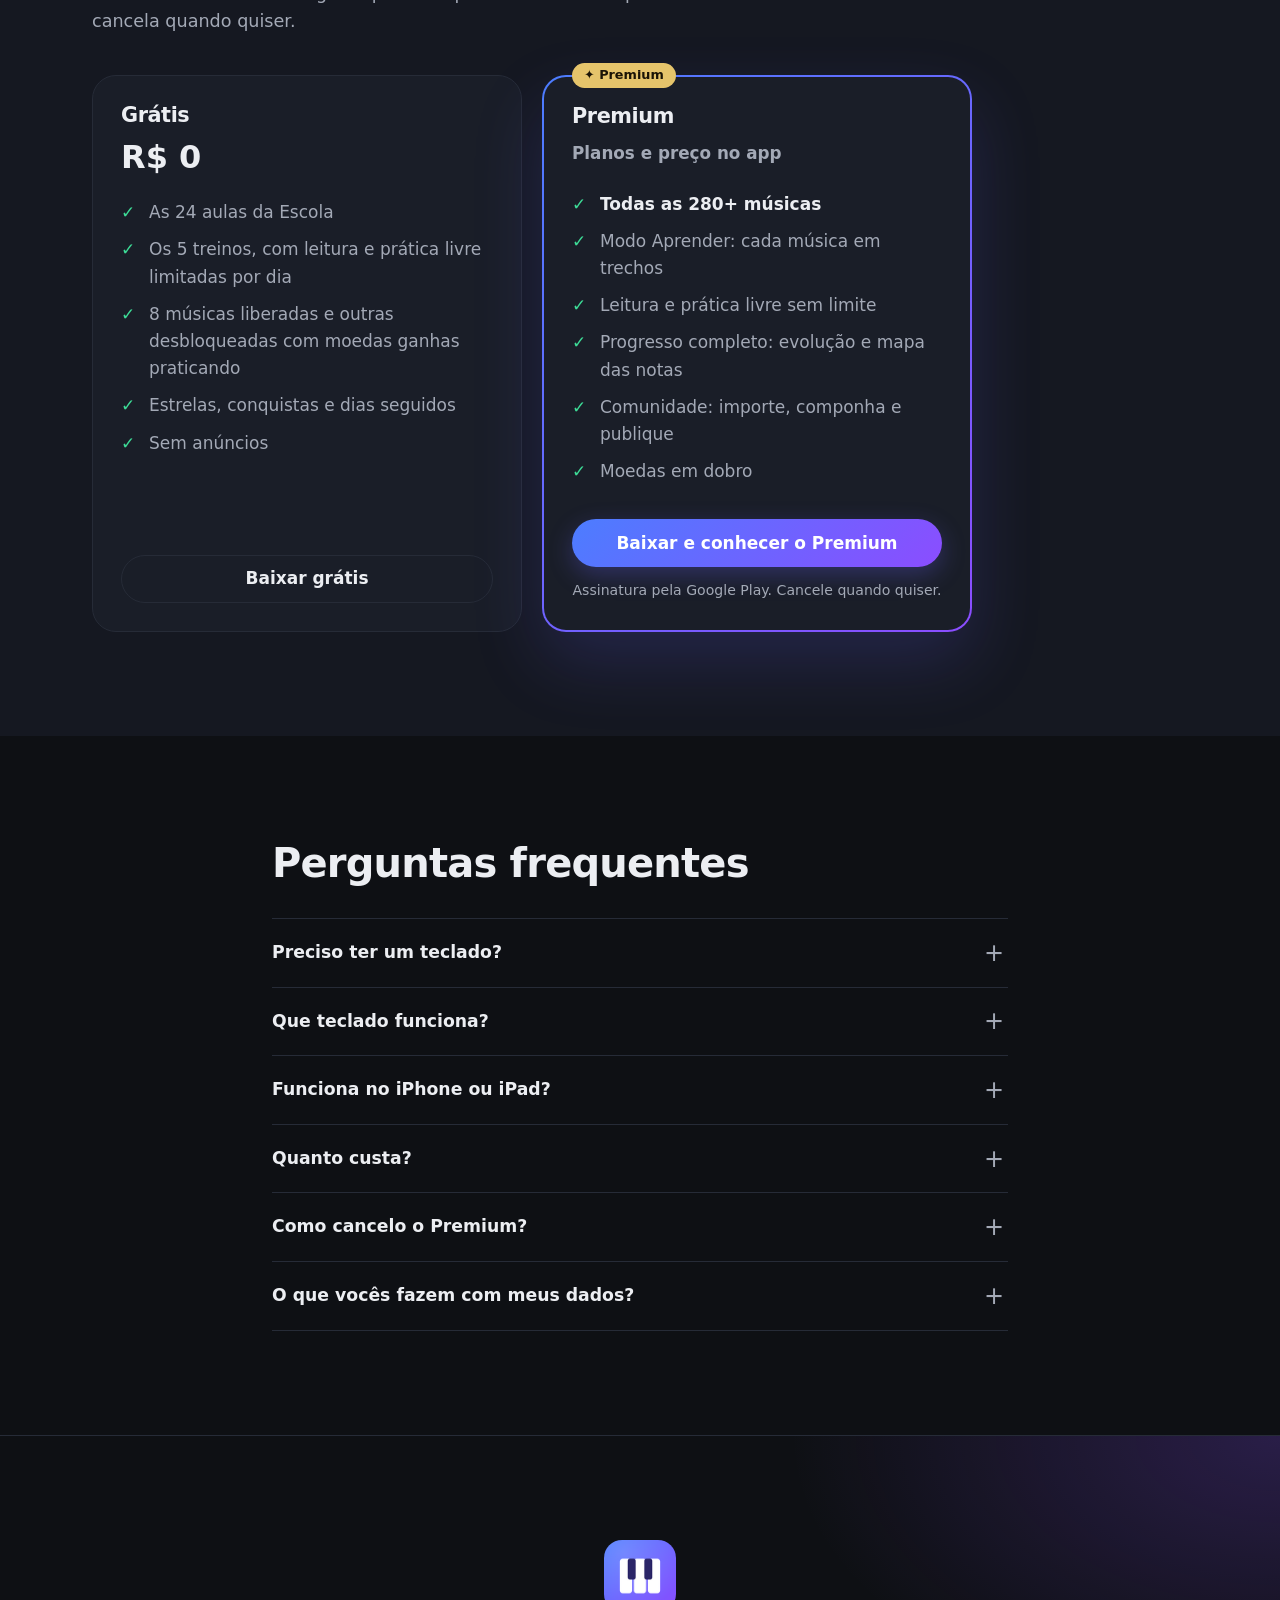
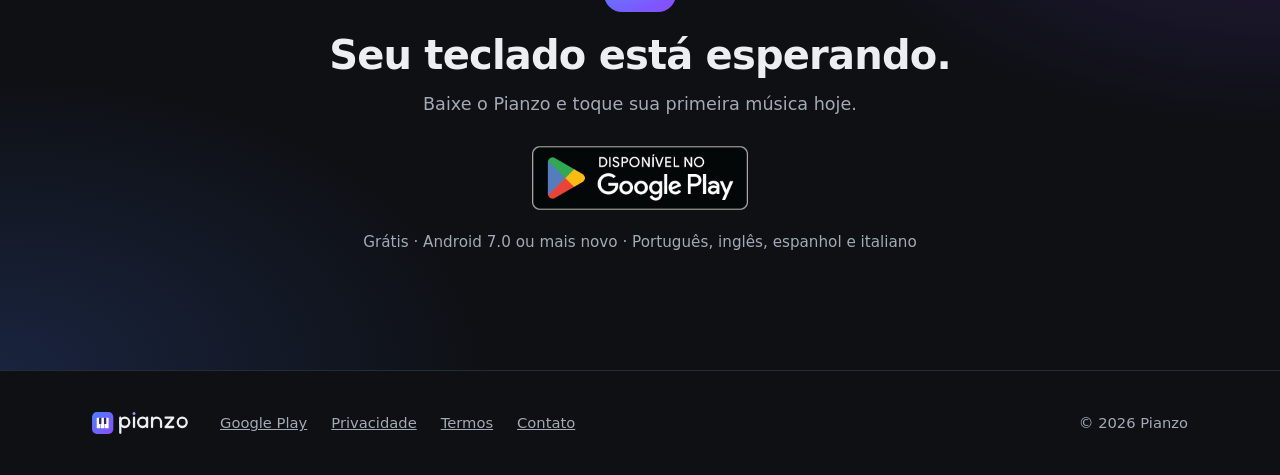
==== commit bd4713cb: "Conteúdo de 61352a25f640b07e24f63d9f2cffe764ddc6079c" ====
--- a/index.html
+++ b/index.html
@@ -4,7 +4,7 @@
 <meta charset="utf-8">
 <meta name="viewport" content="width=device-width, initial-scale=1">
 <title>Pianzo · Aprenda piano tocando no seu teclado</title>
-<meta name="description" content="Pianzo é um app para Android que ensina piano com o seu teclado de verdade: aulas em trilha, leitura de partitura, treinos e músicas completas com as duas mãos. Cadastre-se para testar.">
+<meta name="description" content="Pianzo é um app para Android que ensina piano com o seu teclado de verdade: aulas em trilha, leitura de partitura, treinos e mais de 280 músicas com as duas mãos. Baixe grátis na Google Play.">
 <meta name="theme-color" content="#0E1014">
 <link rel="canonical" href="https://pianzo.com.br/">
 <link rel="icon" href="recursos/img/favicon.svg" type="image/svg+xml">
@@ -13,10 +13,25 @@
 <meta property="og:locale" content="pt_BR">
 <meta property="og:url" content="https://pianzo.com.br/">
 <meta property="og:title" content="Pianzo · Aprenda piano tocando no seu teclado">
-<meta property="og:description" content="Conecte o teclado ao celular ou tablet e o Pianzo diz, nota a nota, se você acertou. Seja um dos primeiros a testar.">
+<meta property="og:description" content="Conecte o teclado ao celular ou tablet e o Pianzo diz, nota a nota, se você acertou. Já disponível na Google Play, grátis para começar.">
 <meta property="og:image" content="https://pianzo.com.br/recursos/img/og.png">
 <meta name="twitter:card" content="summary_large_image">
+<meta name="google-play-app" content="app-id=com.pianzo.app">
 <link rel="stylesheet" href="recursos/estilo.css">
+<script type="application/ld+json">
+{
+  "@context": "https://schema.org",
+  "@type": "SoftwareApplication",
+  "name": "Pianzo",
+  "operatingSystem": "Android 7.0+",
+  "applicationCategory": "EducationalApplication",
+  "description": "Aprenda piano tocando no seu teclado: aulas em trilha, leitura de partitura, treinos e mais de 280 músicas.",
+  "url": "https://pianzo.com.br/",
+  "installUrl": "https://play.google.com/store/apps/details?id=com.pianzo.app",
+  "inLanguage": ["pt-BR", "en", "es", "it"],
+  "offers": { "@type": "Offer", "price": "0", "priceCurrency": "BRL" }
+}
+</script>
 </head>
 <body>
 
@@ -24,27 +39,36 @@
   <div class="largura topo-linha">
     <a href="#" class="marca" aria-label="Pianzo, início"><img src="recursos/img/logo-dark.svg" alt="Pianzo" width="128" height="28"></a>
     <nav class="menu" aria-label="Seções">
+      <a href="#como-funciona">Como funciona</a>
       <a href="#recursos">Recursos</a>
-      <a href="#conectar">Como conectar</a>
+      <a href="#planos">Planos</a>
       <a href="#perguntas">Perguntas</a>
     </nav>
-    <a href="#testar" class="botao botao-pequeno">Quero testar</a>
+    <a href="https://play.google.com/store/apps/details?id=com.pianzo.app&amp;referrer=utm_source%3Dsite%26utm_campaign%3Dtopo"
+       class="botao botao-pequeno">Baixar grátis</a>
   </div>
 </header>
 
 <main>
 
-<section class="hero">
+<section class="hero" id="inicio">
   <div class="largura hero-grade">
     <div class="hero-texto">
-      <p class="selo">Android · teste aberto para inscrições</p>
+      <p class="selo"><span aria-hidden="true">✓</span> Já disponível na Google Play</p>
       <h1>Aprenda piano <span class="degrade">tocando de verdade</span>.</h1>
       <p class="lead">Conecte seu teclado ao celular ou tablet e o Pianzo escuta cada nota: mostra a partitura, diz se
         você acertou e te leva da primeira tecla até músicas completas com as duas mãos.</p>
       <div class="acoes">
-        <a href="#testar" class="botao">Quero ser testador</a>
-        <a href="#recursos" class="botao botao-fantasma">Conhecer o app</a>
+        <a class="play" href="https://play.google.com/store/apps/details?id=com.pianzo.app&amp;referrer=utm_source%3Dsite%26utm_campaign%3Dhero">
+          <img src="recursos/img/google-play.png" width="646" height="192" alt="Disponível no Google Play">
+        </a>
+        <a href="#como-funciona" class="botao botao-fantasma">Ver como funciona</a>
       </div>
+      <ul class="garantias" aria-label="Destaques">
+        <li>Grátis para começar</li>
+        <li>Sem anúncios</li>
+        <li>Celular ou tablet Android</li>
+      </ul>
     </div>
     <figure class="tela tela-hero">
       <img src="recursos/img/musica_maos_juntas.webp" width="1600" height="720"
@@ -52,14 +76,38 @@
     </figure>
   </div>
   <ul class="largura numeros" aria-label="O Pianzo em números">
-    <li><strong>24</strong><span>aulas em trilha</span></li>
-    <li><strong>70+</strong><span>músicas clássicas e populares</span></li>
+    <li><strong>24</strong><span>aulas em trilha, do zero</span></li>
+    <li><strong>280+</strong><span>músicas clássicas e populares</span></li>
     <li><strong>5</strong><span>treinos: leitura, dedilhado, ritmo, acordes e ouvido</span></li>
     <li><strong>4</strong><span>idiomas</span></li>
   </ul>
 </section>
 
-<section id="recursos" class="secao">
+<section id="como-funciona" class="secao">
+  <div class="largura">
+    <h2>Comece a tocar em 3 passos</h2>
+    <p class="sub">Sem professor marcado, sem decorar teoria antes. Você aprende tocando, no seu ritmo.</p>
+    <ol class="etapas">
+      <li>
+        <span class="etapa-num" aria-hidden="true">1</span>
+        <h3>Baixe grátis</h3>
+        <p>Instale o Pianzo pela Google Play no celular ou tablet. Não precisa criar conta para começar.</p>
+      </li>
+      <li>
+        <span class="etapa-num" aria-hidden="true">2</span>
+        <h3>Conecte o teclado</h3>
+        <p>Por cabo USB ou Bluetooth MIDI — o app detecta sozinho. Sem teclado? Comece no teclado da tela.</p>
+      </li>
+      <li>
+        <span class="etapa-num" aria-hidden="true">3</span>
+        <h3>Toque e evolua</h3>
+        <p>A partitura espera cada nota, marca o que você acertou e mostra o que treinar a seguir.</p>
+      </li>
+    </ol>
+  </div>
+</section>
+
+<section id="recursos" class="secao secao-escura">
   <div class="largura">
     <h2>Tudo o que você precisa para sair do zero</h2>
     <p class="sub">Um método só, do começo ao fim — e você pratica no seu teclado, não numa tela de vidro.</p>
@@ -72,8 +120,8 @@
       </article>
       <article class="cartao">
         <span class="icone" aria-hidden="true">🎼</span>
-        <h3>Músicas completas</h3>
-        <p>Für Elise, Gymnopédie, o Minueto de Bach e muito mais, com as duas mãos. Aprenda por trechos, escolha o
+        <h3>Mais de 280 músicas</h3>
+        <p>Für Elise, Gymnopédie, Bach, Chopin, Tico-Tico no Fubá e melodias populares, com as duas mãos. Aprenda por trechos, escolha o
           andamento e deixe a partitura esperar você tocar.</p>
       </article>
       <article class="cartao">
@@ -91,14 +139,14 @@
       <article class="cartao">
         <span class="icone" aria-hidden="true">🔥</span>
         <h3>Motivação todo dia</h3>
-        <p>Nível de pianista, dias seguidos, conquistas e um gráfico de evolução. Com uma conta, o progresso vai para
+        <p>Estrelas, moedas, dias seguidos, conquistas e um gráfico de evolução. Com uma conta, o progresso vai para
           a nuvem e segue você em outros aparelhos.</p>
       </article>
       <article class="cartao">
-        <span class="icone" aria-hidden="true">🌈</span>
-        <h3>Feito para todo mundo</h3>
-        <p>Cores pensadas para daltônicos, sempre com uma forma junto (✓ e ✕). Em português, inglês, espanhol e
-          italiano.</p>
+        <span class="icone" aria-hidden="true">🌍</span>
+        <h3>Comunidade <span class="premium">✦ Premium</span></h3>
+        <p>Importe um arquivo MIDI ou MusicXML, ou componha no teclado, e publique para outros pianistas tocarem e
+          avaliarem.</p>
       </article>
     </div>
   </div>
@@ -142,7 +190,7 @@
 <section id="conectar" class="secao">
   <div class="largura">
     <h2>Funciona com o seu teclado</h2>
-    <p class="sub">Qualquer teclado ou piano digital com MIDI. O app detecta sozinho.</p>
+    <p class="sub">Qualquer teclado ou piano digital com MIDI — Yamaha, Casio, Roland, Korg e outros. O app detecta sozinho.</p>
     <div class="cartoes tres">
       <article class="cartao">
         <span class="icone" aria-hidden="true">🔌</span>
@@ -165,83 +213,40 @@
   </div>
 </section>
 
-<section id="testar" class="secao testar">
-  <div class="largura testar-grade">
-    <div class="testar-texto">
-      <p class="etiqueta">Programa de testes</p>
-      <h2>Seja um dos primeiros a tocar</h2>
-      <p>O Pianzo está em fase de testes na Google Play. Testadores usam o app antes de todo mundo e ajudam a decidir
-        o que vem a seguir.</p>
-      <ol class="passos">
-        <li><strong>Inscreva-se</strong> com o e-mail da sua conta Google (o mesmo da Play Store).</li>
-        <li><strong>Liberamos seu acesso</strong> e avisamos por e-mail.</li>
-        <li><strong>Instale pela Google Play</strong>, toque e conte o que achou.</li>
-      </ol>
-      <p class="nota">É preciso um celular ou tablet <strong>Android</strong>. Por enquanto não há versão para iPhone
-        ou iPad.</p>
-    </div>
-
-    <form id="form-testador" class="formulario" novalidate>
-      <div class="campo">
-        <label for="nome">Seu nome</label>
-        <input id="nome" name="nome" autocomplete="name" maxlength="80" required>
-      </div>
-      <div class="campo">
-        <label for="email">E-mail da conta Google</label>
-        <input id="email" name="email" type="email" autocomplete="email" maxlength="120" required
-               aria-describedby="email-ajuda">
-        <small id="email-ajuda">O mesmo que você usa na Play Store; é por ele que o acesso é liberado.</small>
-      </div>
-      <div class="campo">
-        <label for="aparelho">Celular ou tablet <span class="opcional">(opcional)</span></label>
-        <input id="aparelho" name="aparelho" maxlength="80" placeholder="Ex.: Galaxy Tab A9, Moto G84">
-      </div>
-      <div class="campo">
-        <label for="teclado">Seu teclado</label>
-        <select id="teclado" name="teclado" required>
-          <option value="" disabled selected>Escolha…</option>
-          <option value="usb">Tenho, vou ligar por cabo USB</option>
-          <option value="bluetooth">Tenho, com Bluetooth MIDI</option>
-          <option value="sem-saber">Tenho, mas não sei como conectar</option>
-          <option value="nenhum">Ainda não tenho teclado</option>
-        </select>
-      </div>
-      <div class="campo">
-        <label for="nivel">Quanto você já toca?</label>
-        <select id="nivel" name="nivel" required>
-          <option value="" disabled selected>Escolha…</option>
-          <option value="nunca">Nunca toquei</option>
-          <option value="iniciante">Sei o básico</option>
-          <option value="intermediario">Toco algumas músicas</option>
-          <option value="avancado">Toco bem</option>
-        </select>
-      </div>
-      <div class="campo">
-        <label for="mensagem">Quer contar algo? <span class="opcional">(opcional)</span></label>
-        <textarea id="mensagem" name="mensagem" rows="3" maxlength="600"
-                  placeholder="O que você espera de um app de piano?"></textarea>
-      </div>
-      <!-- campo-armadilha para robôs: pessoas não veem -->
-      <div class="armadilha" aria-hidden="true">
-        <label for="site">Site</label><input id="site" name="site" tabindex="-1" autocomplete="off">
-      </div>
-      <label class="aceite">
-        <input type="checkbox" id="aceite" name="aceite" required>
-        <span>Aceito receber e-mails sobre o teste do Pianzo e concordo com a
-          <a href="privacidade/#testadores">Política de Privacidade</a>.</span>
-      </label>
-      <button type="submit" class="botao botao-cheio">Quero testar</button>
-      <p id="form-status" class="status" role="status" aria-live="polite"></p>
-    </form>
-
-    <div id="form-pronto" class="formulario pronto" hidden tabindex="-1">
-      <span class="icone grande" aria-hidden="true">🎹</span>
-      <h3>Inscrição feita!</h3>
-      <p>Obrigado, <span id="pronto-nome"></span>. Assim que liberarmos o <strong id="pronto-email"></strong>, você
-        recebe um e-mail com o convite.</p>
-      <p class="nota">Depois de liberado, o convite também fica em
-        <a href="https://play.google.com/apps/testing/com.pianzo.app">play.google.com/apps/testing/com.pianzo.app</a>
-        — abra com a mesma conta Google.</p>
+<section id="planos" class="secao secao-escura">
+  <div class="largura">
+    <h2>Comece de graça. Vá além com o Premium.</h2>
+    <p class="sub">A Escola e os treinos são grátis para sempre. O Premium é opcional e você cancela quando quiser.</p>
+    <div class="planos">
+      <article class="plano">
+        <h3>Grátis</h3>
+        <p class="plano-preco">R$ 0</p>
+        <ul class="lista-check">
+          <li>As 24 aulas da Escola</li>
+          <li>Os 5 treinos, com leitura e prática livre limitadas por dia</li>
+          <li>8 músicas liberadas e outras desbloqueadas com moedas ganhas praticando</li>
+          <li>Estrelas, conquistas e dias seguidos</li>
+          <li>Sem anúncios</li>
+        </ul>
+        <a href="https://play.google.com/store/apps/details?id=com.pianzo.app&amp;referrer=utm_source%3Dsite%26utm_campaign%3Dplano-gratis"
+           class="botao botao-fantasma botao-cheio">Baixar grátis</a>
+      </article>
+      <article class="plano plano-destaque">
+        <p class="plano-selo">✦ Premium</p>
+        <h3>Premium</h3>
+        <p class="plano-preco plano-preco-texto">Planos e preço no app</p>
+        <ul class="lista-check">
+          <li><strong>Todas as 280+ músicas</strong></li>
+          <li>Modo Aprender: cada música em trechos</li>
+          <li>Leitura e prática livre sem limite</li>
+          <li>Progresso completo: evolução e mapa das notas</li>
+          <li>Comunidade: importe, componha e publique</li>
+          <li>Moedas em dobro</li>
+        </ul>
+        <a href="https://play.google.com/store/apps/details?id=com.pianzo.app&amp;referrer=utm_source%3Dsite%26utm_campaign%3Dplano-premium"
+           class="botao botao-cheio">Baixar e conhecer o Premium</a>
+        <p class="plano-nota">Assinatura pela Google Play. Cancele quando quiser.</p>
+      </article>
     </div>
   </div>
 </section>
@@ -261,24 +266,36 @@
     </details>
     <details>
       <summary>Funciona no iPhone ou iPad?</summary>
-      <p>Ainda não. O Pianzo é para Android (celular ou tablet). Um tablet deixa a partitura maior e é o jeito mais
-        confortável de usar.</p>
+      <p>Ainda não. O Pianzo é para Android 7.0 ou mais novo (celular ou tablet). Um tablet deixa a partitura maior e
+        é o jeito mais confortável de usar.</p>
     </details>
     <details>
       <summary>Quanto custa?</summary>
-      <p>Dá para usar de graça: a Escola, os treinos e as músicas que você libera com as moedas ganhas praticando. O plano Premium, opcional, libera todas as
-        músicas, a leitura sem limite e o Progresso completo.</p>
-    </details>
-    <details>
-      <summary>O que um testador precisa fazer?</summary>
-      <p>Só usar o app como usaria normalmente e, se puder, contar o que achou — o que ficou confuso, o que deu
-        errado, o que faltou. Para responder, basta o e-mail do convite.</p>
+      <p>Baixar e usar é grátis: a Escola, os treinos e as músicas que você libera com as moedas ganhas praticando.
+        O Premium, opcional, libera todas as músicas, o modo Aprender, a leitura sem limite, o Progresso completo e a
+        Comunidade. Os planos e o preço aparecem no app, na página Assinatura.</p>
+    </details>
+    <details>
+      <summary>Como cancelo o Premium?</summary>
+      <p>Pela própria Google Play, em Pagamentos e assinaturas, ou no app, em Assinatura → Gerenciar na Google Play.
+        As moedas e as músicas que você desbloqueou com elas continuam suas.</p>
     </details>
     <details>
       <summary>O que vocês fazem com meus dados?</summary>
-      <p>O nome e o e-mail da inscrição servem só para liberar o teste e falar com você sobre ele. Sem anúncios, sem
-        rastreamento, sem venda de dados. Detalhes na <a href="privacidade/">Política de Privacidade</a>.</p>
-    </details>
+      <p>Sem anúncios e sem venda de dados. Detalhes na <a href="privacidade/">Política de Privacidade</a>.</p>
+    </details>
+  </div>
+</section>
+
+<section class="secao final">
+  <div class="largura estreita final-caixa">
+    <img src="recursos/img/icon-180.png" width="72" height="72" alt="" class="final-icone">
+    <h2>Seu teclado está esperando.</h2>
+    <p class="sub">Baixe o Pianzo e toque sua primeira música hoje.</p>
+    <a class="play" href="https://play.google.com/store/apps/details?id=com.pianzo.app&amp;referrer=utm_source%3Dsite%26utm_campaign%3Dfinal">
+      <img src="recursos/img/google-play.png" width="646" height="192" alt="Disponível no Google Play" loading="lazy">
+    </a>
+    <p class="nota">Grátis · Android 7.0 ou mais novo · Português, inglês, espanhol e italiano</p>
   </div>
 </section>
 
@@ -288,6 +305,7 @@
   <div class="largura rodape-linha">
     <img src="recursos/img/logo-dark.svg" alt="Pianzo" width="96" height="21">
     <nav aria-label="Rodapé">
+      <a href="https://play.google.com/store/apps/details?id=com.pianzo.app&amp;referrer=utm_source%3Dsite%26utm_campaign%3Drodape">Google Play</a>
       <a href="privacidade/">Privacidade</a>
       <a href="termos/">Termos</a>
       <a href="mailto:gdbperes@gmail.com">Contato</a>
@@ -296,6 +314,5 @@
   </div>
 </footer>
 
-<script src="recursos/testadores.js" defer></script>
 </body>
 </html>
--- a/recursos/estilo.css
+++ b/recursos/estilo.css
@@ -68,10 +68,9 @@
   transition: transform .15s ease, box-shadow .15s ease, opacity .15s ease;
 }
 .botao:hover { transform: translateY(-1px); box-shadow: 0 12px 30px rgba(108, 100, 255, 0.38); }
-.botao:focus-visible, a:focus-visible, input:focus-visible, select:focus-visible, textarea:focus-visible, summary:focus-visible {
+.botao:focus-visible, a:focus-visible, summary:focus-visible {
   outline: 3px solid var(--azul-claro); outline-offset: 2px;
 }
-.botao[disabled] { opacity: .6; cursor: wait; transform: none; }
 .botao-pequeno { min-height: 40px; padding: 0 18px; font-size: 0.95rem; }
 .botao-fantasma { background: transparent; border: 1px solid var(--linha); box-shadow: none; color: var(--texto); }
 .botao-fantasma:hover { border-color: var(--suave); box-shadow: none; }
@@ -150,54 +149,74 @@
   .linha + .linha { margin-top: 104px; }
 }
 
-/* testadores */
-.testar {
+/* selo da Google Play e garantias */
+.play { display: inline-block; border-radius: 12px; transition: transform .15s ease; }
+.play:hover { transform: translateY(-1px); }
+.play img { height: 56px; width: auto; }
+.acoes { align-items: center; }
+.garantias {
+  list-style: none; padding: 0; margin: 20px 0 0;
+  display: flex; flex-wrap: wrap; gap: 8px 20px; color: var(--suave); font-size: 0.92rem;
+}
+.garantias li::before { content: "✓"; color: var(--verde); font-weight: 700; margin-right: 6px; }
+
+/* como funciona */
+.etapas { list-style: none; padding: 0; margin: 0; display: grid; gap: 16px; }
+@media (min-width: 820px) { .etapas { grid-template-columns: repeat(3, 1fr); gap: 20px; } }
+.etapas li {
+  position: relative; background: var(--cartao); border: 1px solid var(--linha);
+  border-radius: var(--raio); padding: 24px;
+}
+.etapas p { color: var(--suave); margin: 0; }
+.etapa-num {
+  display: grid; place-items: center; width: 40px; height: 40px; margin-bottom: 16px; border-radius: 50%;
+  background: var(--degrade); color: #fff; font-weight: 700;
+}
+.secao-escura { background: var(--fundo-2); }
+.premium { font-size: 0.75rem; font-weight: 700; color: var(--ouro); vertical-align: middle; margin-left: 6px; letter-spacing: 0; }
+
+/* planos */
+.planos { display: grid; gap: 20px; max-width: 880px; }
+@media (min-width: 760px) { .planos { grid-template-columns: 1fr 1fr; } }
+.plano {
+  display: flex; flex-direction: column; position: relative;
+  background: var(--cartao); border: 1px solid var(--linha); border-radius: 24px; padding: 28px;
+}
+.plano-destaque {
+  border-color: transparent;
+  background: linear-gradient(var(--cartao), var(--cartao)) padding-box, var(--degrade) border-box;
+  border: 2px solid transparent;
+  box-shadow: 0 30px 70px rgba(108, 100, 255, 0.18);
+}
+.plano-selo {
+  position: absolute; top: -14px; left: 28px; margin: 0; padding: 2px 12px; border-radius: 999px;
+  background: var(--ouro); color: #1A1406; font-size: 0.8rem; font-weight: 700;
+}
+.plano h3 { font-size: 1.3rem; margin-bottom: 4px; }
+.plano-preco { font-size: 2rem; font-weight: 700; margin-bottom: 16px; }
+.plano-preco-texto { font-size: 1.05rem; font-weight: 600; color: var(--suave); line-height: 2.6rem; }
+.lista-check { list-style: none; padding: 0; margin: 0 0 24px; flex: 1; }
+.lista-check li { position: relative; padding-left: 28px; margin-bottom: 10px; color: var(--suave); }
+.lista-check li strong { color: var(--texto); }
+.lista-check li::before { content: "✓"; position: absolute; left: 0; color: var(--verde); font-weight: 700; }
+.plano-nota { margin: 12px 0 0; text-align: center; color: var(--suave); font-size: 0.88rem; }
+
+/* chamada final */
+.final {
+  text-align: center;
   background:
     radial-gradient(700px 420px at 100% 0%, rgba(139, 77, 255, 0.22), transparent 70%),
     radial-gradient(700px 420px at 0% 100%, rgba(76, 125, 255, 0.18), transparent 70%);
-  border-top: 1px solid var(--linha); border-bottom: 1px solid var(--linha);
-}
-.testar-grade { display: grid; gap: 40px; align-items: start; }
-@media (min-width: 960px) { .testar-grade { grid-template-columns: 5fr 6fr; gap: 64px; } }
-.testar-texto > p { color: var(--suave); font-size: 1.05rem; }
-.passos { padding: 0; margin: 24px 0; list-style: none; counter-reset: passo; }
-.passos li { counter-increment: passo; position: relative; padding-left: 48px; margin-bottom: 16px; color: var(--suave); }
-.passos li strong { color: var(--texto); }
-.passos li::before {
-  content: counter(passo); position: absolute; left: 0; top: -2px;
-  width: 32px; height: 32px; border-radius: 50%; display: grid; place-items: center;
-  background: var(--degrade); color: #fff; font-weight: 700; font-size: 0.9rem;
-}
+  border-top: 1px solid var(--linha);
+}
+.final-caixa { display: flex; flex-direction: column; align-items: center; }
+.final-icone { border-radius: 18px; margin-bottom: 20px; }
+.final .sub { margin-bottom: 28px; }
+.final .play img { height: 64px; }
+.final .nota { margin-top: 20px; }
 .nota { color: var(--suave); font-size: 0.95rem; }
 
-.formulario {
-  background: var(--cartao); border: 1px solid var(--linha); border-radius: 24px;
-  padding: 24px; box-shadow: 0 30px 70px rgba(0, 0, 0, 0.35);
-}
-@media (min-width: 720px) { .formulario { padding: 32px; } }
-.campo { margin-bottom: 18px; }
-.campo label { display: block; font-weight: 600; margin-bottom: 6px; font-size: 0.95rem; }
-.campo small { display: block; color: var(--suave); font-size: 0.85rem; margin-top: 6px; }
-.opcional { color: var(--suave); font-weight: 400; }
-input, select, textarea {
-  width: 100%; font: inherit; font-size: 1rem; color: var(--texto);
-  background: var(--fundo); border: 1px solid var(--linha); border-radius: 12px;
-  padding: 12px 14px; min-height: 48px;
-}
-textarea { resize: vertical; min-height: 96px; }
-select { appearance: none; -webkit-appearance: none; padding-right: 40px;
-  background-image: linear-gradient(45deg, transparent 50%, var(--suave) 50%), linear-gradient(135deg, var(--suave) 50%, transparent 50%);
-  background-position: calc(100% - 20px) 50%, calc(100% - 15px) 50%; background-size: 5px 5px; background-repeat: no-repeat; }
-input::placeholder, textarea::placeholder { color: #6B7180; }
-[aria-invalid="true"] { border-color: var(--erro); }
-.aceite { display: flex; gap: 12px; align-items: flex-start; margin: 4px 0 20px; color: var(--suave); font-size: 0.92rem; }
-.aceite input { width: 20px; height: 20px; min-height: 0; margin: 3px 0 0; flex: none; accent-color: var(--azul); }
-.armadilha { position: absolute; left: -10000px; width: 1px; height: 1px; overflow: hidden; }
-.status { margin: 14px 0 0; min-height: 1.6em; font-size: 0.95rem; }
-.status.erro { color: var(--erro); }
-.pronto { text-align: center; }
-.pronto p { color: var(--suave); }
-.pronto strong { color: var(--texto); word-break: break-all; }
+@media (prefers-reduced-motion: reduce) { .play, .botao { transition: none; } }
 
 /* perguntas */
 details { border-bottom: 1px solid var(--linha); }
